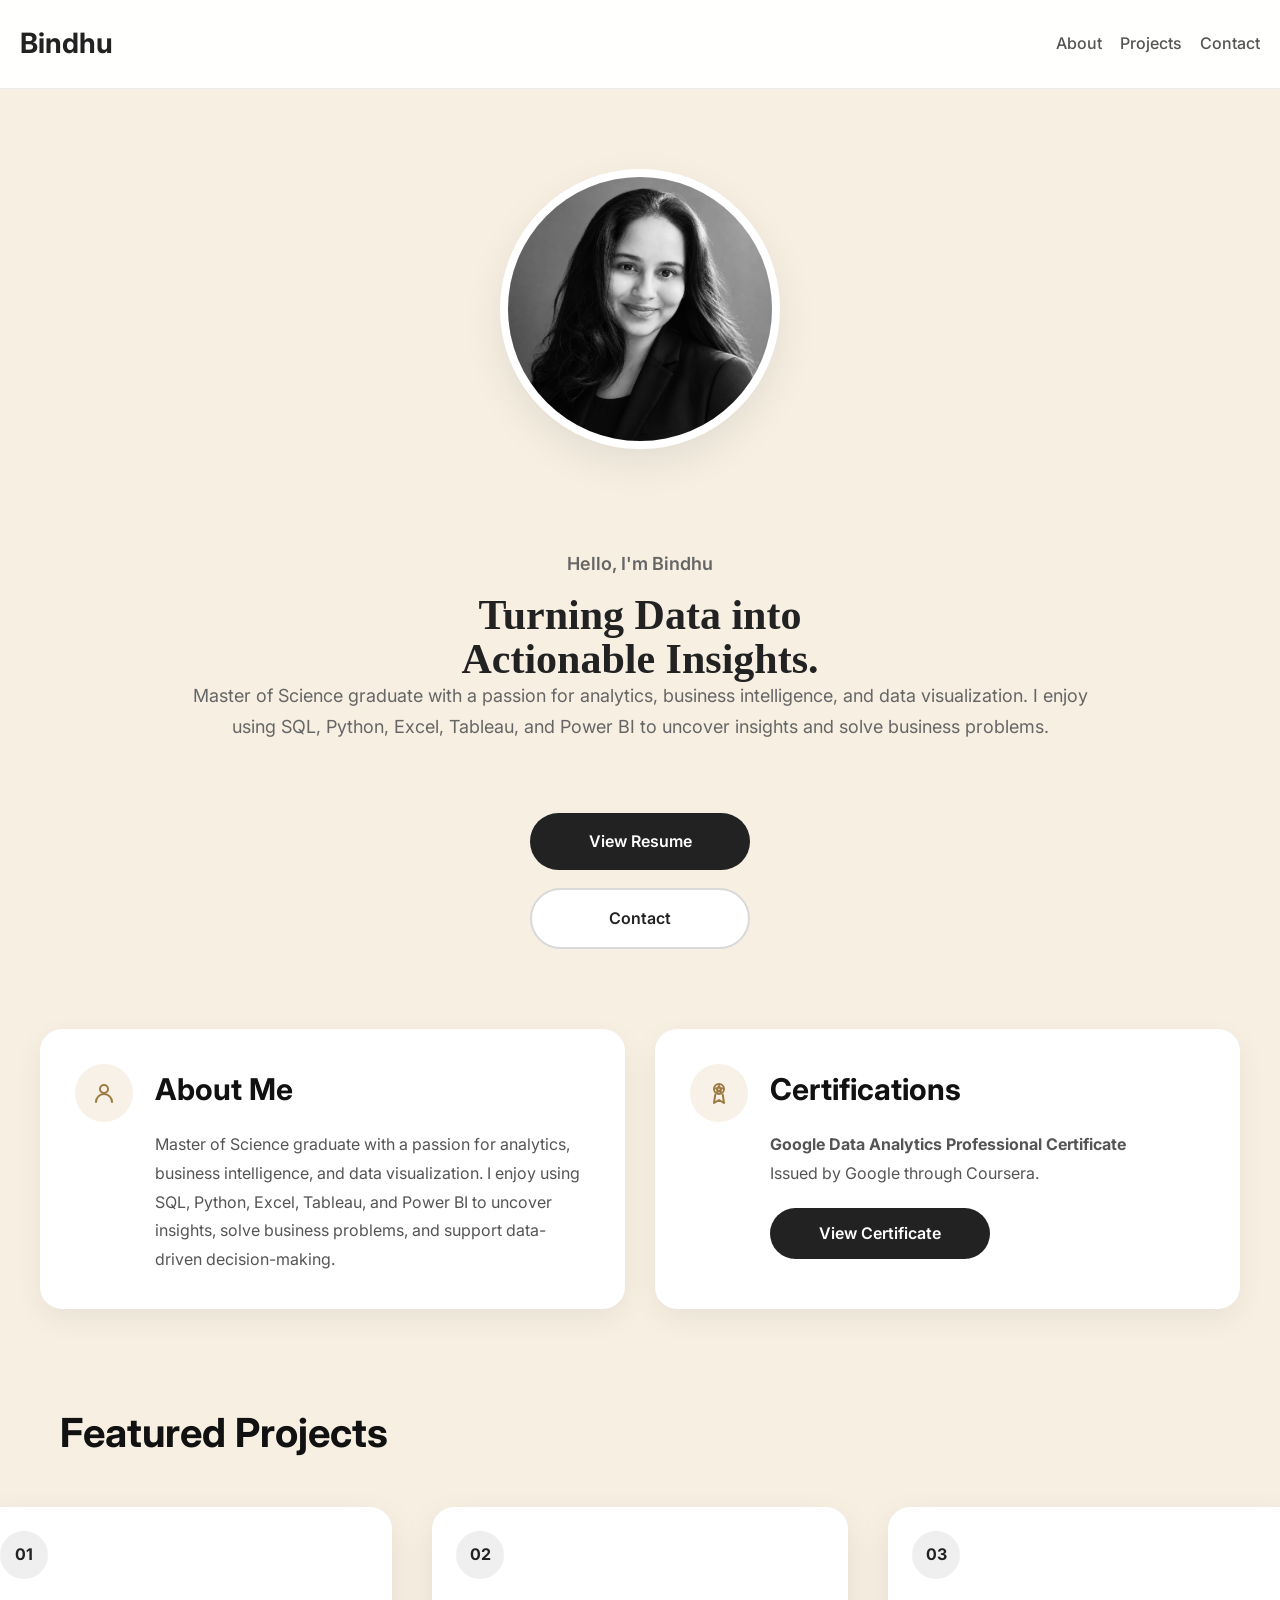
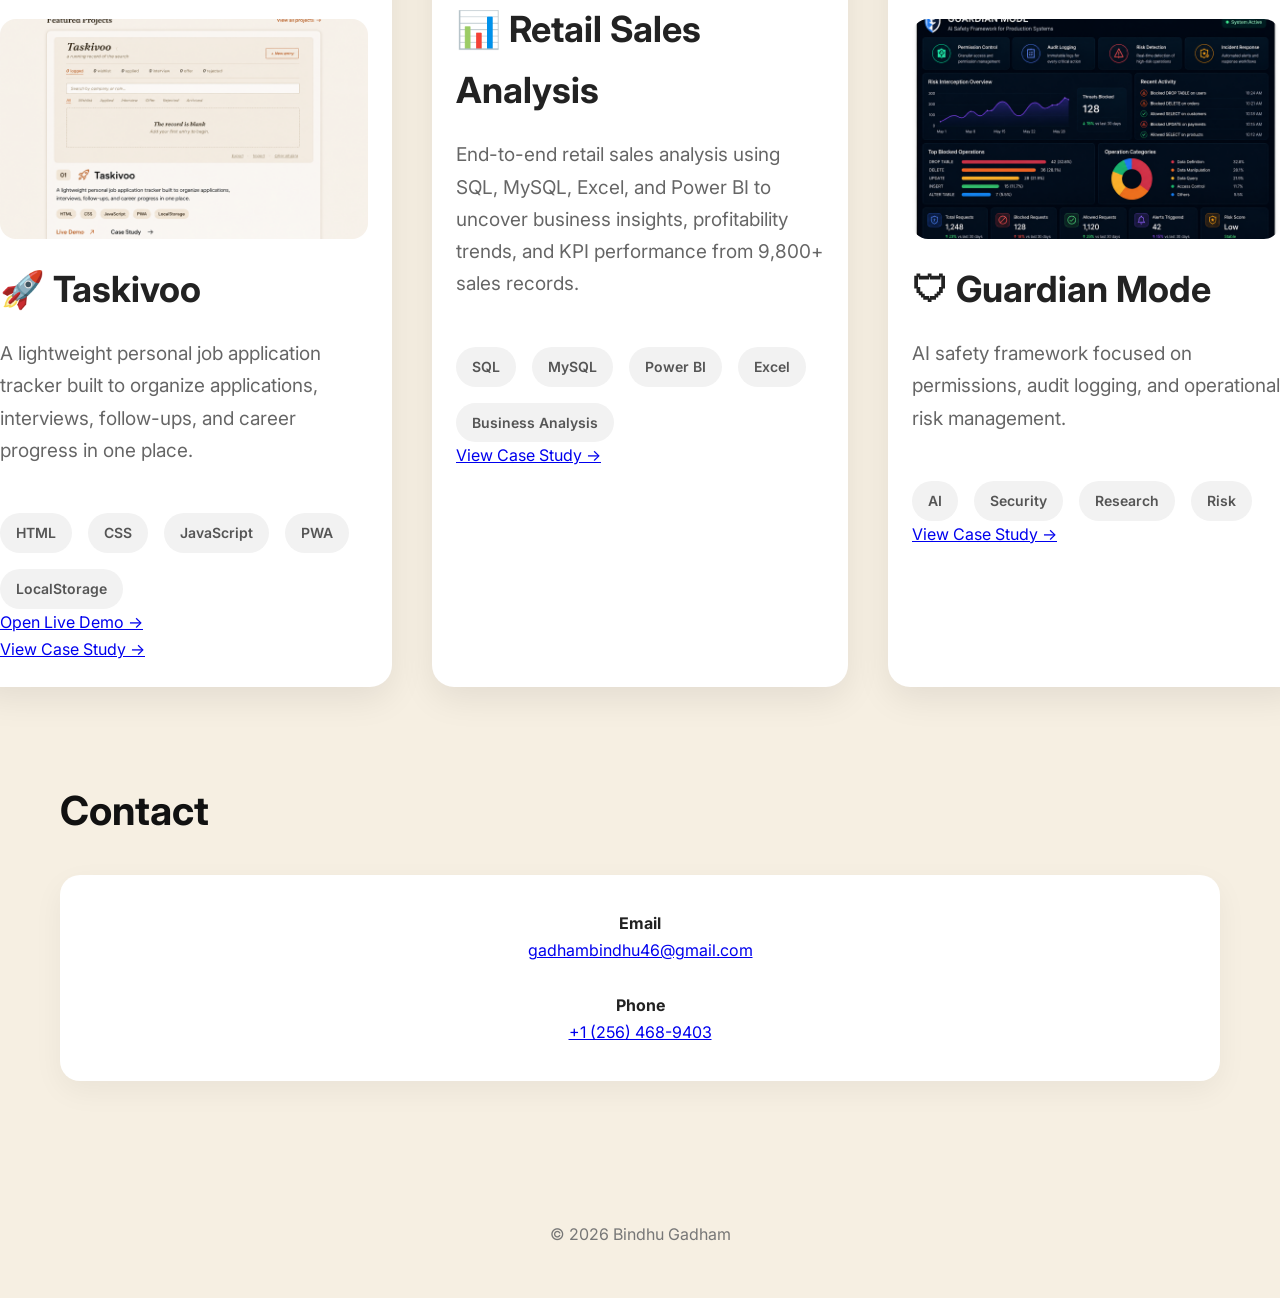
==== index.html @ 4ad6e378 "Update index.html" ====
<!DOCTYPE html>
<html lang="en">
<head>
    <meta charset="UTF-8">
    <meta name="viewport" content="width=device-width, initial-scale=1.0">
    <title>Bindhu Gadham | Portfolio</title>

    <link rel="stylesheet" href="style.css">

    <link rel="preconnect" href="https://fonts.googleapis.com">
    <link rel="preconnect" href="https://fonts.gstatic.com" crossorigin>

    <link href="https://fonts.googleapis.com/css2?family=Inter:wght@300;400;500;600;700&display=swap" rel="stylesheet">
</head>

<body>

<nav>
    <div class="logo">Bindhu</div>

    <ul>
        <li><a href="#about">About</a></li>
        <li><a href="#projects">Projects</a></li>
        <li><a href="#contact">Contact</a></li>
    </ul>
</nav>

<header class="hero">

    <div class="hero-image">
        <img src="images/profile.jpg" alt="Bindhu Gadham" class="profile-photo">
    </div>
    
 <div class="hero-content">
        
<p class="hero-greeting">Hello, I'm Bindhu</p>

<h1 class="hero-title">
Turning Data into<br>
Actionable Insights.
</h1>

<p class="hero-text">
Master of Science graduate with a passion for analytics, business intelligence, and data visualization. I enjoy using SQL, Python, Excel, Tableau, and Power BI to uncover insights and solve business problems.
</p>

        <div class="hero-buttons">

            <a href="#" class="btn primary">
                View Resume
            </a>

            <a href="#contact" class="btn secondary">
                Contact
            </a>

        </div>

    </div>

</header>
    
    
<div class="top-cards">

    <section id="about">

        <div class="card info-card">

            <div class="card-icon">
<svg xmlns="http://www.w3.org/2000/svg"
     width="24"
     height="24"
     viewBox="0 0 24 24"
     fill="none"
     stroke="#9d7a42"
     stroke-width="2"
     stroke-linecap="round"
     stroke-linejoin="round">
    <path d="M20 21a8 8 0 0 0-16 0"></path>
    <circle cx="12" cy="8" r="4"></circle>
</svg>
</div>

            <div class="card-content">
                <h3>About Me</h3>

                <p>
                    Master of Science graduate with a passion for analytics,
                    business intelligence, and data visualization. I enjoy using
                    SQL, Python, Excel, Tableau, and Power BI to uncover insights,
                    solve business problems, and support data-driven decision-making.
                </p>
            </div>

        </div>

    </section>

    <section id="certifications">

        <div class="card info-card">

           <div class="card-icon">
<svg xmlns="http://www.w3.org/2000/svg"
     width="24"
     height="24"
     viewBox="0 0 24 24"
     fill="none"
     stroke="#9d7a42"
     stroke-width="2"
     stroke-linecap="round"
     stroke-linejoin="round">
    <circle cx="12" cy="8" r="5"></circle>
    <path d="M8.2 13.8L7 22l5-3 5 3-1.2-8.2"></path>
    <path d="M12 5l1 2 2 .3-1.5 1.5.4 2.2L12 10l-1.9 1 .4-2.2L9 7.3 11 7z"></path>
</svg>
</div>

            <div class="card-content">

                <h3>Certifications</h3>

                <p>
                    <strong>Google Data Analytics Professional Certificate</strong><br>
                    Issued by Google through Coursera.
                </p>

                <a href="#" class="btn primary small-btn">
                    View Certificate
                </a>

            </div>

        </div>

    </section>

</div>

</div>
    
<section id="projects">

    <h3>Featured Projects</h3>

    <div class="projects">

        <div class="project-card">

    <div class="project-number">01</div>
            
<img
    src="images/taskivoo-thumbnail.png"
    alt="Taskivoo Preview"
    class="project-thumb">
            
    <h4>🚀 Taskivoo</h4>

    <p class="project-short">
        A lightweight personal job application tracker built to organize applications, interviews, follow-ups, and career progress in one place.
    </p>

   <div class="tech">

    <span>HTML</span>
    <span>CSS</span>
    <span>JavaScript</span>
    <span>PWA</span>
    <span>LocalStorage</span>

</div>
    <a href="https://tranquil-pasca-6081a1.netlify.app"
   target="_blank"
   class="demo">
   Open Live Demo →
</a>
<a href="taskivoo-case.html" class="project-btn">
    View Case Study →
</a>
</div>
        
        <div class="project-card">

            <div class="project-number">
                02
            </div>

            <h4>📊 Retail Sales Analysis</h4>

          <p>
End-to-end retail sales analysis using SQL, MySQL, Excel, and Power BI to uncover business insights, profitability trends, and KPI performance from 9,800+ sales records.
</p>

            <div class="tech">

    <span>SQL</span>
    <span>MySQL</span>
    <span>Power BI</span>
    <span>Excel</span>
    <span>Business Analysis</span>

</div>
<a href="retail-sales.html" class="project-btn">
    View Case Study →
</a>
        </div>

       <div class="project-card">

    <div class="project-number">03</div>

    <img
        src="images/guardian-thumbnail.png"
        alt="Guardian Mode Preview"
        class="project-thumb">

    <h4>🛡 Guardian Mode</h4>

    <p>
        AI safety framework focused on permissions,
        audit logging,
        and operational risk management.
    </p>

    <div class="tech">
        <span>AI</span>
        <span>Security</span>
        <span>Research</span>
        <span>Risk</span>
    </div>

    <div class="project-buttons">
        <a href="guardian.html" class="project-btn">
            View Case Study →
        </a>
    </div>

</div> <!-- closes Project 3 -->

</div>      <!-- closes .projects -->

</section>  <!-- closes #projects -->

<section id="contact">

    <h3>Contact</h3>

    <div class="card">

        <p><strong>Email</strong></p>

        <p>
            <a href="mailto:gadhambindhu46@gmail.com">
                gadhambindhu46@gmail.com
            </a>
        </p>

        <br>

        <p><strong>Phone</strong></p>

        <p>
            <a href="tel:+12564689403">
                +1 (256) 468-9403
            </a>
        </p>

    </div>

</section>

<footer>

    © 2026 Bindhu Gadham

</footer>

<script src="script.js"></script>

</body>
</html>
---- style.css ----
body{
    background:multi !important;
}

@import url('https://fonts.googleapis.com/css2?family=Inter:wght@300;400;500;600;700&display=swap');

*{
    margin:0;
    padding:0;
    box-sizing:border-box;
}

html{
    scroll-behavior:smooth;
}

body{
    font-family:'Inter',sans-serif;
    background:#f8f9fa;
    color:#222;
    line-height:1.7;
}

/* Navigation */

nav{
    width:100%;
    display:flex;
    justify-content:space-between;
    align-items:center;
    padding:25px 10%; 
    position:sticky;
    top:0;
    background:rgba(255,255,255,.95);
    backdrop-filter:blur(10px);
    z-index:100;
    border-bottom:1px solid #ececec;
}

.logo{
    font-size:28px;
    font-weight:700;
    color:#222;
}

nav ul{
    display:flex;
    gap:35px;
    list-style:none;
}

nav a{
    text-decoration:none;
    color:#555;
    font-weight:500;
    transition:.3s;
}

nav a:hover{
    color:#000;
}

/* Hero */

.hero{
    width:95%;
    max-width:1600px;
    margin:80px auto;
    display:flex;
    align-items:center;
    justify-content:space-between;
    gap:100px;
    padding:0;
}

.hero-image{
    flex:0.8;
    display:flex;
    justify-content:center;
}

.profile-photo{
    width:280px;
    height:280px;
    border-radius:50%;
    object-fit:cover;
    border:8px solid white;
    box-shadow:0 15px 40px rgba(0,0,0,.08);
}

.hero-content{
    flex:1;
    max-width:900px;
}
.hero-greeting{
    color:#b2874c;
    font-size:18px;
    font-weight:600;
    margin-bottom:12px;
}
.hero-greeting{
    color:#b1874d;
    font-size:18px;
    font-weight:600;
    margin-bottom:14px;
}

.hero-title{
    font-family:Georgia, serif;
    font-size:72px;
    line-height:1.05;
    font-weight:700;
    color:#222;
    margin-bottom:22px;
}
.hero h1{
    margin:0;
}

.hero h2{
    font-size:24px;
    color:#666;
    margin-bottom:25px;
    font-weight:500;
}
.hero-text{
    font-size:20px;
    color:#555;
    line-height:1.7;
    max-width:900px;
    margin-bottom:35px;
}

.hero p{
    font-size:18px;
    color:#666;
}
.hero-buttons{
    margin-top:35px;
    display:flex;
    gap:18px;
}

.btn{
    padding:15px 30px;
    border-radius:50px;
    text-decoration:none;
    font-weight:600;
    transition:.3s;
}

.primary{
    background:#222;
    color:white;
}

.primary:hover{
    background:#000;
}

.secondary{
    background:white;
    color:#222;
    border:2px solid #d9d9d9;
}

.secondary:hover{
    background:#f1f1f1;
}

/* Sections */

section{
    max-width:1200px;
    margin:90px auto;
    padding:0 40px;
}

section h3{
    font-size:40px;
    margin-bottom:30px;
    color:#111;
}

/* Cards */

.card{
    background:white;
    padding:35px;
    border-radius:20px;
    box-shadow:0 10px 30px rgba(0,0,0,.05);
}
.projects{
    width:100%;
    max-width:1400px;
    margin:40px auto;

    display:grid;
    grid-template-columns:repeat(3,416px);
    justify-content:center;

    gap:40px;
}
.project-card{
    width:416px;
    min-height:430px;

    background:#fff;
    border-radius:22px;
    padding:24px;

    display:flex;
    flex-direction:column;

     overflow:hidden;

    box-shadow:0 12px 35px rgba(0,0,0,.08);
    transition:.3s;
}

.project-card:hover{
    transform:translateY(-6px);
    box-shadow:0 18px 35px rgba(0,0,0,.10);
}
.project-card h4{
    font-size:22px;
    font-weight:700;
    margin-bottom:18px;
}

.project-card p{
    font-size:19px;
    line-height:1.7;
    color:#555;
    margin-bottom:20px;
}

.project-thumb{
    width:100%;
    height:220px;
    object-fit:cover;
    border-radius:16px;
    margin:20px 0;
}


.project-number{
    width:48px;
    height:48px;
    border-radius:50%;
    background:#efefef;
    display:flex;
    align-items:center;
    justify-content:center;
    font-weight:700;
    margin-bottom:20px;
}

.project-card h4{
    font-size:36px;
    margin-bottom:18px;
    font-weight:700;
}

.project-card p{
    color:#666;
}

.tech{
    display:flex;
    flex-wrap:wrap;
    gap:10px;
    margin-top:20px;
}

.tech span{
    display:inline-block;
    background:#f2f2f2;
    color:#555;
    padding:8px 16px;
    border-radius:999px;
    font-size:14px;
    font-weight:600;
    margin:6px 6px 0 0;
}

/* Contact */

#contact .card{
    text-align:center;
}

/* Footer */

footer{
    text-align:center;
    padding:50px;
    color:#777;
}
.projects{
    width:100%;
    max-width:1400px;
    margin:40px auto;

    display:grid;
    grid-template-columns:repeat(3,416px);

    justify-content:center;

    gap:40px;
}
/* Mobile */

@media(max-width:900px){

.projects{
    grid-template-columns:1fr;
}

}

.hero{
    flex-direction:column;
    text-align:center;
}

.hero-content{
    display:flex;
    flex-direction:column;
    align-items:center;
}

.hero h1{
    font-size:42px;
}

.hero h2{
    font-size:20px;
}

.hero-buttons{
    flex-direction:column;
}

.btn{
    width:220px;
    text-align:center;
}

nav{
    padding:20px;
}

nav ul{
    gap:18px;
}

section{
    padding:0 20px;
}    
}

/* ===========================
   RETAIL SALES CASE STUDY
=========================== */

.site-nav{
    position:sticky;
    top:0;
    background:#f6efe2;
    border-bottom:1px solid #ddd2bd;
    z-index:100;
}

.wrap{
    width:min(1500px,92%);
    margin:auto;
}

.site-nav .wrap{
    display:flex;
    justify-content:space-between;
    align-items:center;
    height:80px;
}

.brand{
    font-family:'Fraunces',serif;
    font-size:34px;
    font-style:italic;
    font-weight:600;
    color:#2d241c;
}

.links{
    display:flex;
    gap:35px;
}

.links a{
    text-decoration:none;
    color:#6f5d47;
    font-weight:500;
    font-size:18px;
}

.links a:hover{
    color:#000;
}

.cs-header{
    padding:70px 0 50px;
    border-bottom:1px solid #d9ccb8;
}

/* ---------- Taskivoo Hero ---------- */

.project-meta{
    display:flex;
    align-items:center;
    gap:10px;
    margin-bottom:24px;
}

.eyebrow{
    font-size:12px;
    text-transform:uppercase;
    letter-spacing:.12em;
    color:#8b7d68;
}

.dot{
    color:#b89f82;
}

.hero-summary{
    font-size:30px;
    line-height:1.6;
    color:#6f5d47;
    max-width:900px;
    margin-top:20px;
}

.project-tags{
    display:flex;
    flex-wrap:wrap;
    gap:12px;
    margin-top:40px;
}

.project-tags span{
    padding:10px 18px;
    border:1px solid #d8c9b4;
    border-radius:999px;
    background:#f8f2e8;
    color:#6b543b;
    font-size:15px;
    font-weight:500;
}

.cs-header h1{
    font-family:'Fraunces',serif;
    font-size:72px;
    line-height:1.05;
    font-style:italic;
    color:#2c241b;
    margin-bottom:25px;
}


.cs-body{
    padding:60px 0;
}

.cs-body h2{
    font-family:'Fraunces',serif;
    font-style:italic;
    font-size:54px;
    margin-top:80px;
    margin-bottom:25px;
    color:#2c241b;
}

.cs-body p{
    font-size:24px;
    line-height:1.9;
    color:#333;
    margin-bottom:25px;
}

.kpi-row{
    display:grid;
    grid-template-columns:repeat(5,1fr);
    gap:30px;
    margin:60px 0;
    text-align:left;
}
.kpi .n{
    display:block;
    font-size:68px;
    line-height:1;
    font-family:'Fraunces',serif;
    color:#b55d28;
    font-style:italic;
}
.kpi .l{
    color:#777;
    font-size:22px;
}

.callout{
    background:#f3ead9;
    border:1px solid #d7c7ad;
    border-radius:12px;
    padding:35px;
    font-size:21px;
    line-height:1.8;
    margin:50px 0;
}

.figure{
    margin:70px 0;
}

.figure img{
    width:100%;
    border:1px solid #d8c9b4;
    border-radius:12px;
}

.cap{
    margin-top:18px;
    color:#8c7558;
    font-style:italic;
    font-size:22px;
    line-height:1.6;
}

.stack-list{
    display:flex;
    flex-wrap:wrap;
    gap:14px;
    margin-top:25px;
}

.stack-pill{
    border:1px solid #ceb58d;
    border-radius:999px;
    padding:10px 22px;
    background:#f7f0e3;
    color:#6b543b;
    font-size:18px;
}

.back-link{
    display:inline-block;
    margin:80px 0;
    font-size:20px;
    color:#5b4025;
    text-decoration:none;
}

.back-link:hover{
    text-decoration:underline;
}

.site-footer{
    border-top:1px solid #d9ccb8;
    padding:45px 0;
    color:#6d5b48;
    text-align:center;
    background:#f6efe2;
}

body{
    background:#f6efe2;
}

@media(max-width:900px){

.cs-header h1{
    font-size:46px;
}

    .projects{
    grid-template-columns:1fr;
}
.sub{
    font-size:22px;
}

.cs-body h2{
    font-size:38px;
}

.cs-body p{
    font-size:18px;
}

.kpi .n{
    font-size:42px;
}

.brand{
    font-size:24px;
}

.links{
    gap:15px;
}

}
.case-study-section {
    margin-top: 80px;
}

.case-study-section h2 {
    font-size: 2rem;
    margin-bottom: 20px;
}

.case-study-section p {
    max-width: 760px;
    line-height: 1.8;
    color: #5f5349;
    margin-bottom: 20px;
}
/* ==========================================
   TASKIVOO CASE STUDY - FEATURE SECTIONS
========================================== */

.project-section{
    width:100%;
    max-width:900px;
    margin:90px auto;
}

.section-title{
    font-family:'Fraunces',serif;
    font-size:54px;
    font-style:italic;
    color:#2c241b;
    margin-bottom:28px;
}

.section-text{
    max-width:none;
    font-size:24px;
    line-height:1.9;
    color:#5f5349;
    margin-bottom:28px;
}

.feature-list{
    display:flex;
    flex-direction:column;
    gap:60px;
    margin-top:45px;
}

.feature-item{
    padding-bottom:45px;
    border-bottom:1px solid #d9ccb8;
}

.feature-item:last-child{
    border-bottom:none;
}

.feature-item h3{
    font-family:'Fraunces',serif;
    font-size:36px;
    font-style:italic;
    color:#2c241b;
    margin-bottom:18px;
}

.feature-item p{
    max-width:900px;
    font-size:22px;
    line-height:1.8;
    color:#5f5349;
}

@media(max-width:900px){

    .section-title{
        font-size:38px;
    }

    .section-text{
        font-size:18px;
    }

    .feature-item h3{
        font-size:26px;
    }

    .feature-item p{
        font-size:18px;
    }

}  
/* ===================================
   ABOUT & CERTIFICATION LAYOUT
=================================== */

.top-cards{
    width:95%;
    max-width:1400px;
    margin:40px auto 70px;
    display:grid;
    grid-template-columns:repeat(2, minmax(0,1fr));
    gap:30px;
}

#about,
#certifications{
    margin:0;
    padding:0;
    max-width:none;
}

#about .card,
#certifications .card{
    height:100%;
    padding:35px;
    border-radius:22px;
    background:#fff;
    box-shadow:0 10px 30px rgba(0,0,0,.06);
}

@media(max-width:900px){

    .top-cards{
        grid-template-columns:1fr;
    }

}
/* ---------- About & Certifications ---------- */

.top-cards{
    max-width:1200px;
    margin:40px auto 70px;
    display:grid;
    grid-template-columns:1fr 1fr;
    gap:30px;
}

.info-card{
    width:100%;
    display:flex;
    align-items:flex-start;
    gap:22px;
    padding:32px;
    min-height:180px;
    background:#fff;
    border-radius:20px;
}

.card-icon{
    width:58px;
    height:58px;
    border-radius:50%;
    background:#f7f1e7;
    display:flex;
    justify-content:center;
    align-items:center;
    flex-shrink:0;
}
.card-content{
    flex:1;
    width:100%;
}
.card-content h3{
    font-size:30px;
    margin-bottom:15px;
}

.card-content p{
    color:#555;
    line-height:1.8;
}

.small-btn{
    display:inline-block;
    margin-top:20px;
    padding:12px 24px;
}

@media(max-width:900px){

    .top-cards{
        grid-template-columns:1fr;
    }

}
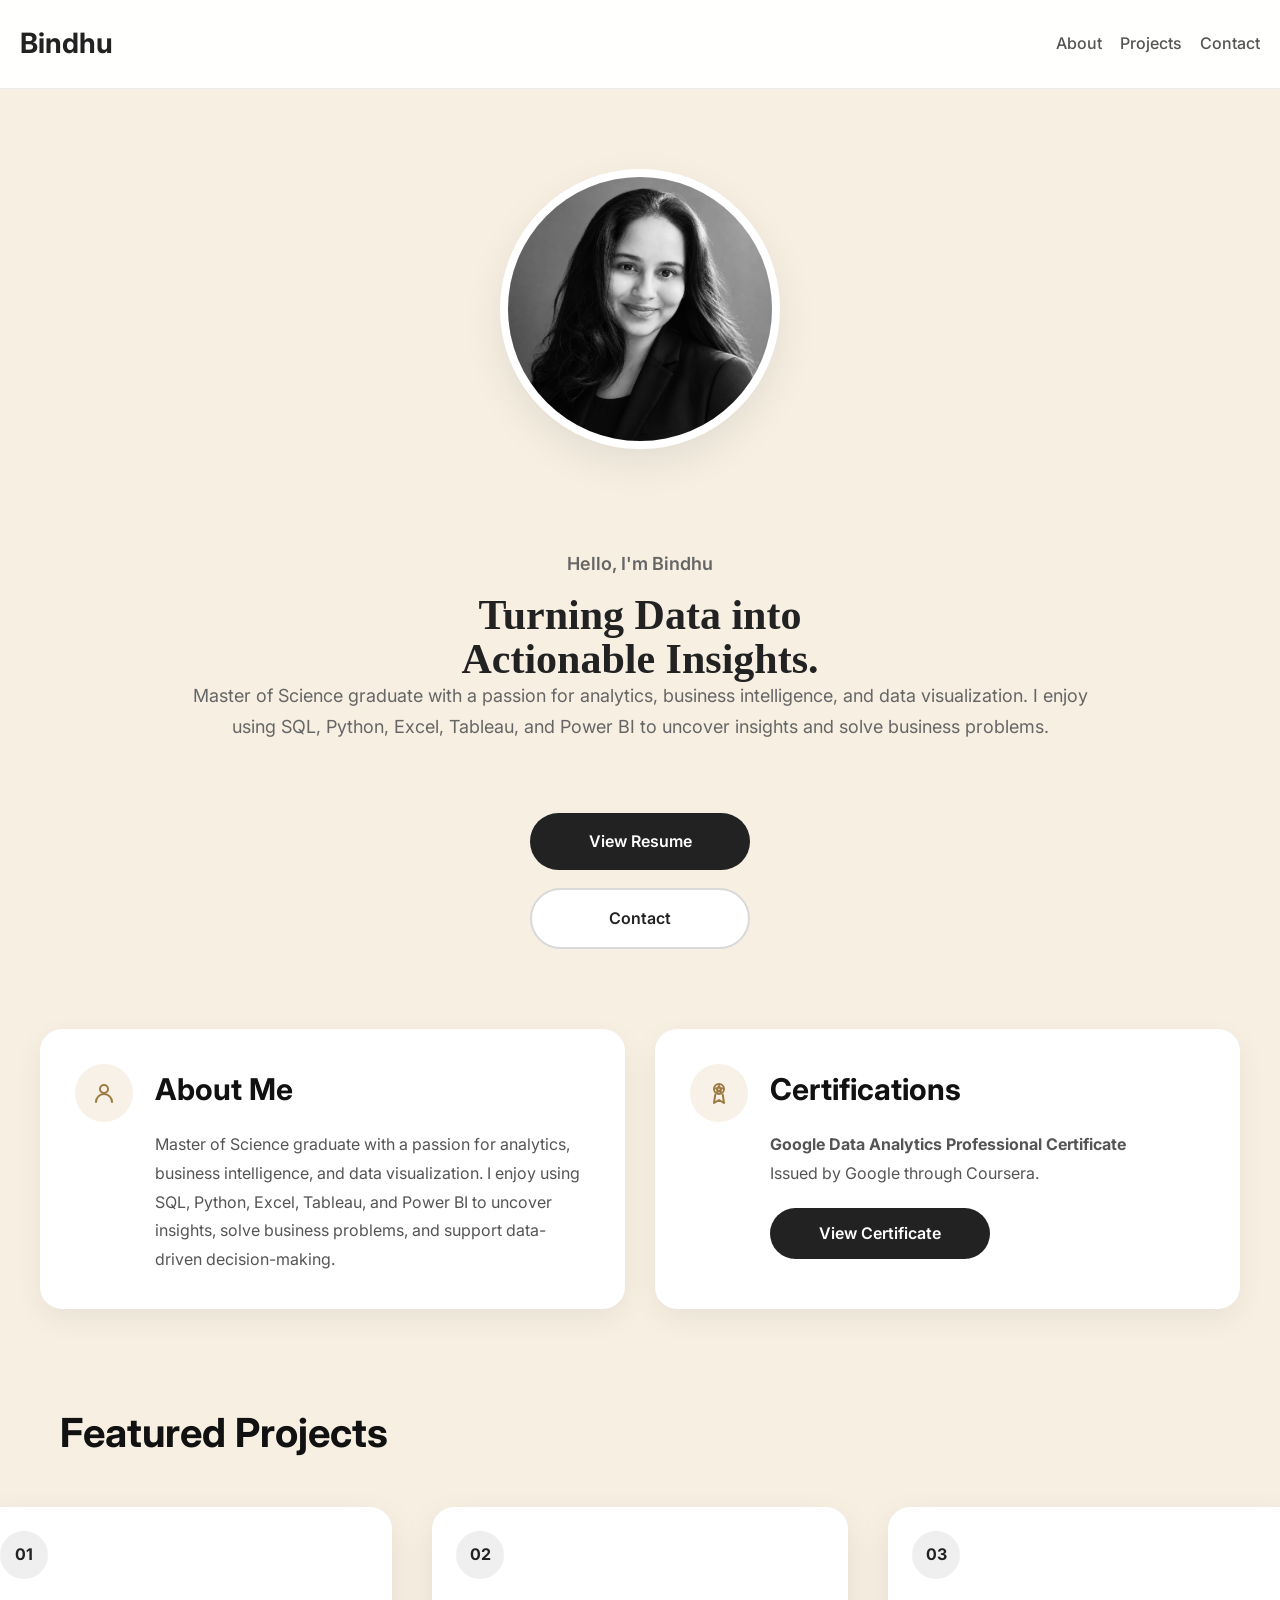
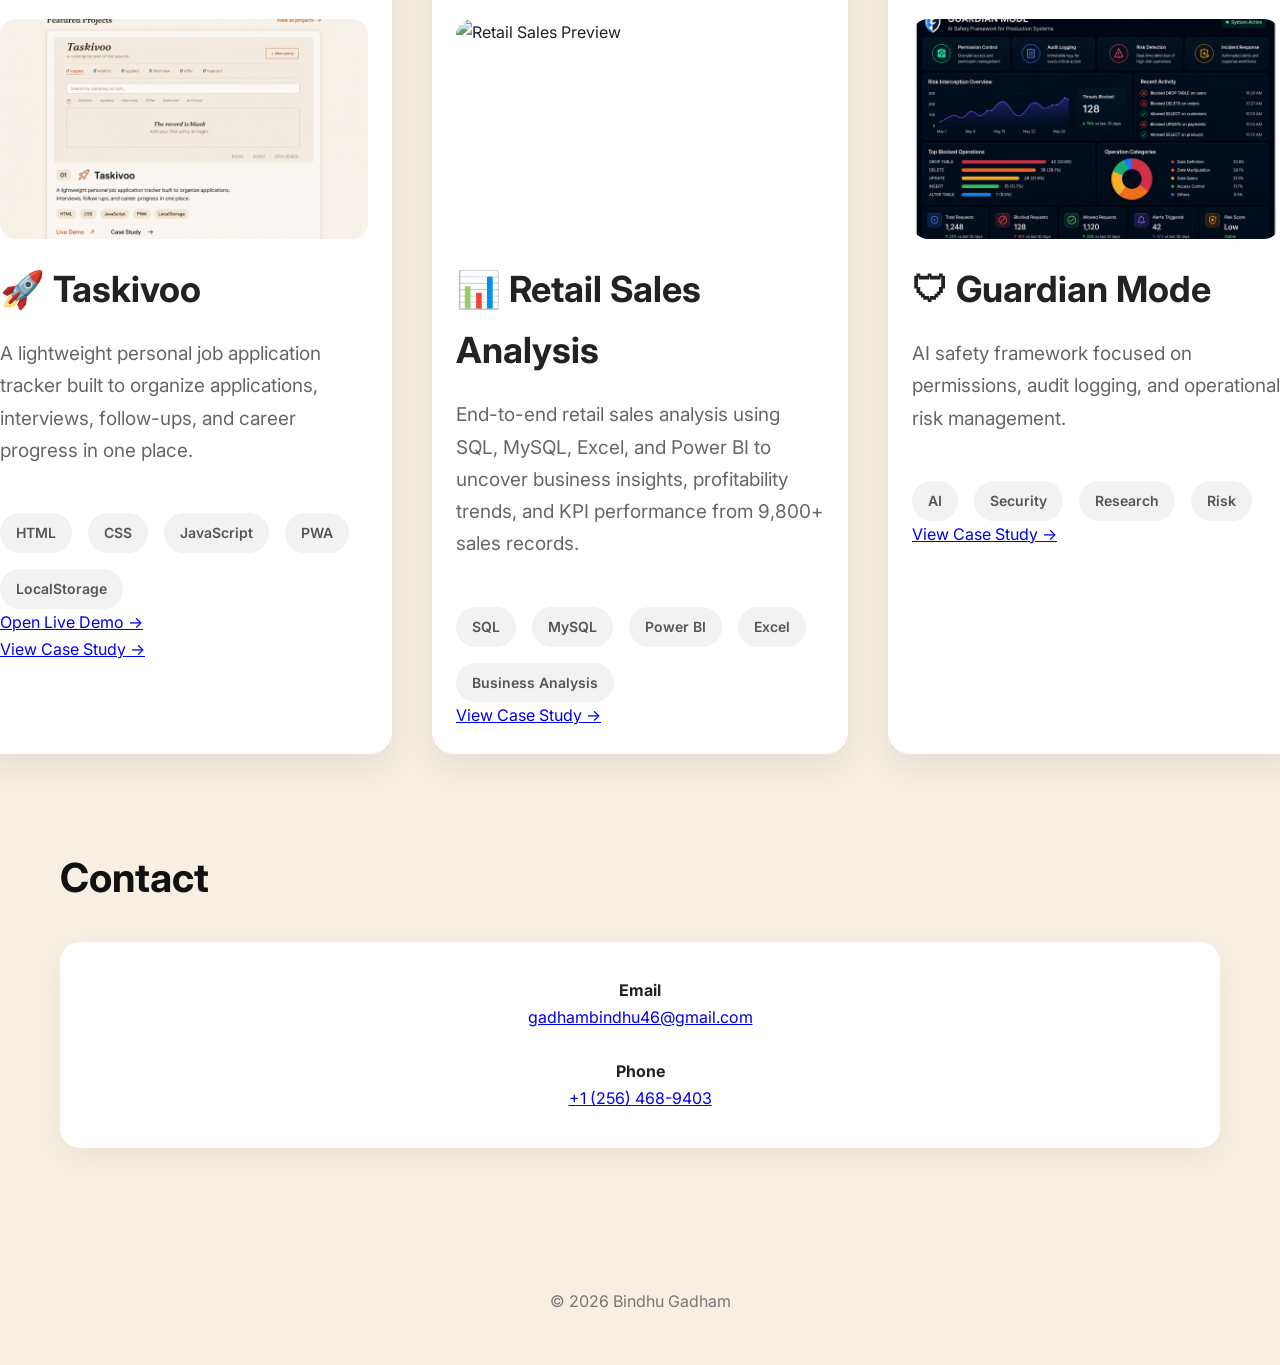
==== commit 1f6096fe: "Update index.html" ====
--- a/index.html
+++ b/index.html
@@ -180,31 +180,36 @@
 </a>
 </div>
         
-        <div class="project-card">
-
-            <div class="project-number">
-                02
-            </div>
-
-            <h4>📊 Retail Sales Analysis</h4>
-
-          <p>
-End-to-end retail sales analysis using SQL, MySQL, Excel, and Power BI to uncover business insights, profitability trends, and KPI performance from 9,800+ sales records.
-</p>
-
-            <div class="tech">
-
-    <span>SQL</span>
-    <span>MySQL</span>
-    <span>Power BI</span>
-    <span>Excel</span>
-    <span>Business Analysis</span>
-
-</div>
-<a href="retail-sales.html" class="project-btn">
-    View Case Study →
-</a>
-        </div>
+       <div class="project-card">
+
+    <div class="project-number">02</div>
+
+    <img
+        src="images/retail-sales-thumbnail.png"
+        alt="Retail Sales Preview"
+        class="project-thumb">
+
+    <h4>📊 Retail Sales Analysis</h4>
+
+    <p>
+        End-to-end retail sales analysis using SQL, MySQL, Excel, and Power BI to uncover business insights, profitability trends, and KPI performance from 9,800+ sales records.
+    </p>
+
+    <div class="tech">
+        <span>SQL</span>
+        <span>MySQL</span>
+        <span>Power BI</span>
+        <span>Excel</span>
+        <span>Business Analysis</span>
+    </div>
+
+    <div class="project-buttons">
+        <a href="retail-sales.html" class="project-btn">
+            View Case Study →
+        </a>
+    </div>
+
+</div>
 
        <div class="project-card">
 
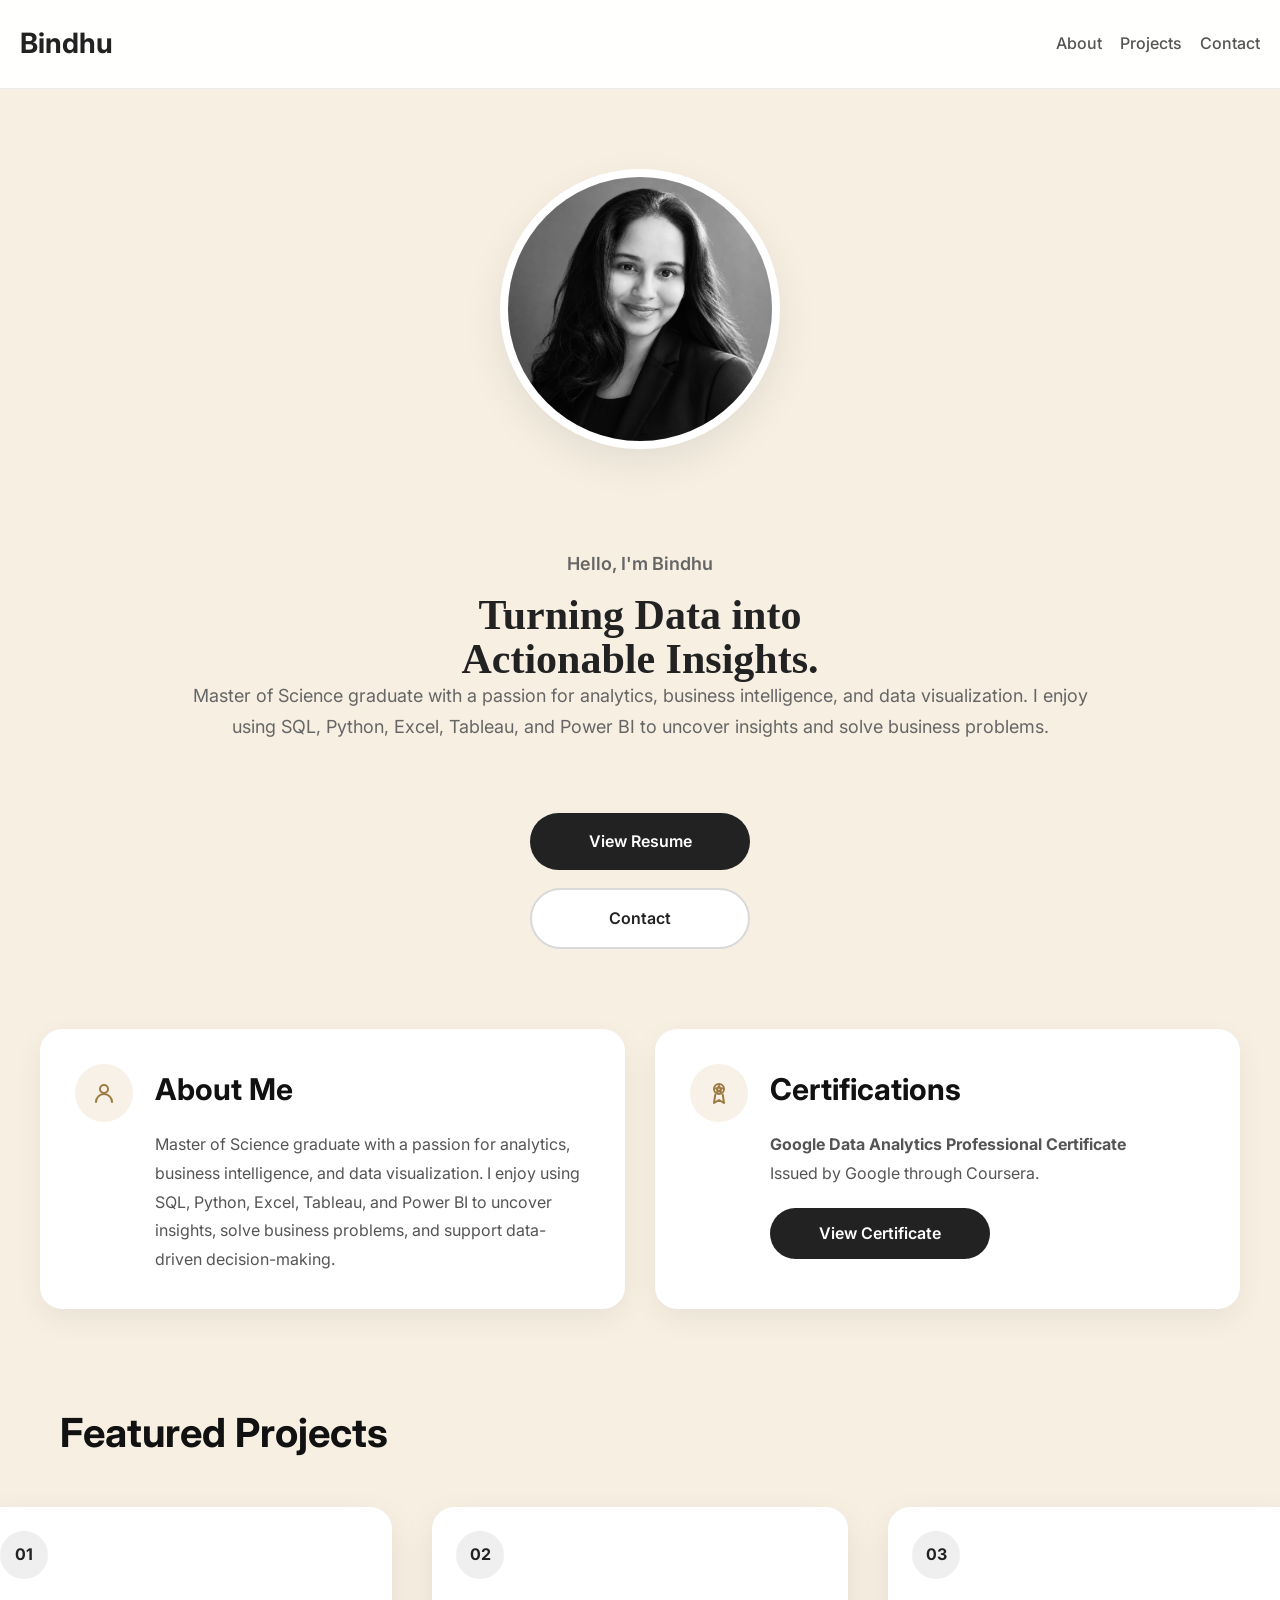
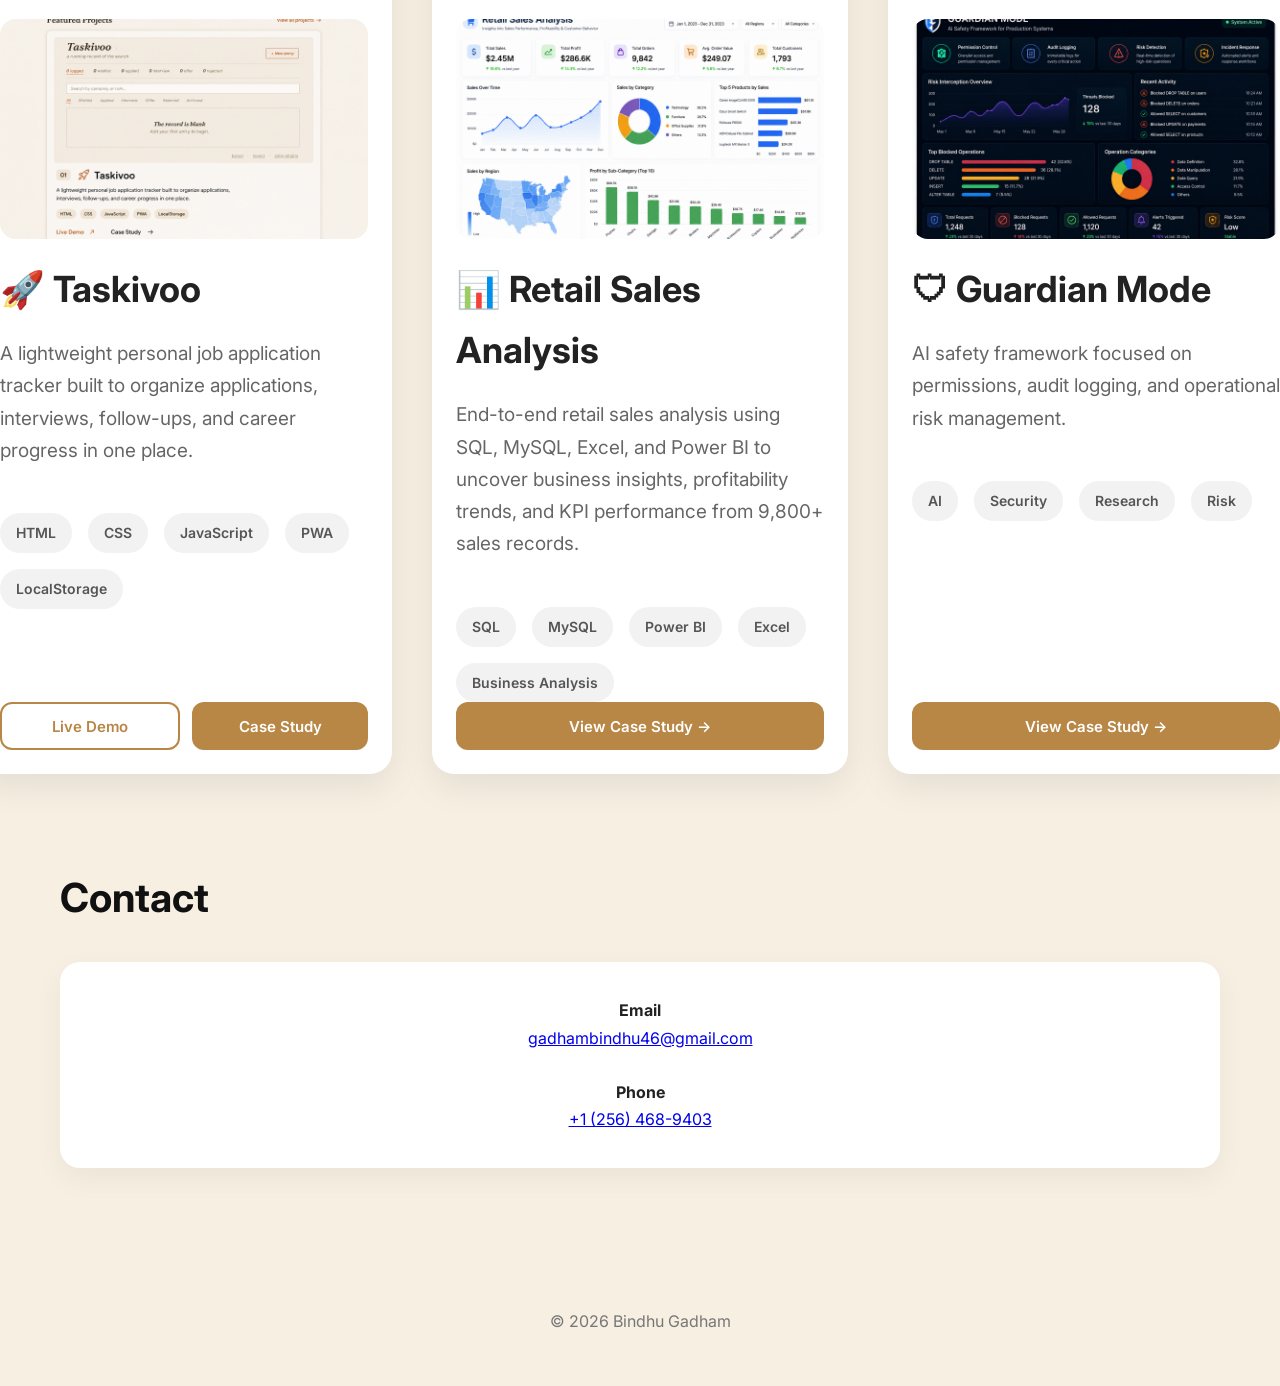
==== commit a4ac18aa: "Update index.html" ====
--- a/index.html
+++ b/index.html
@@ -170,15 +170,22 @@
     <span>LocalStorage</span>
 
 </div>
+            
+<div class="project-buttons">
     <a href="https://tranquil-pasca-6081a1.netlify.app"
-   target="_blank"
-   class="demo">
-   Open Live Demo →
-</a>
-<a href="taskivoo-case.html" class="project-btn">
-    View Case Study →
-</a>
-</div>
+       target="_blank"
+       class="demo">
+        Live Demo
+    </a>
+
+    <a href="taskivoo-case.html"
+       class="project-btn">
+        Case Study
+    </a>
+
+</div>
+            
+</div> <!-- closes project-card -->
         
        <div class="project-card">
 
--- a/style.css
+++ b/style.css
@@ -242,7 +242,47 @@
     border-radius:16px;
     margin:20px 0;
 }
-
+.project-buttons{
+    display:flex;
+    gap:12px;
+    margin-top:auto;
+}
+
+.demo,
+.project-btn{
+    flex:1;
+    display:flex;
+    align-items:center;
+    justify-content:center;
+
+    height:48px;
+
+    border-radius:12px;
+    font-size:15px;
+    font-weight:600;
+    text-decoration:none;
+
+    transition:.3s;
+}
+
+.demo{
+    background:#ffffff;
+    border:2px solid #b88746;
+    color:#b88746;
+}
+
+.demo:hover{
+    background:#f7efe3;
+}
+
+.project-btn{
+    background:#b88746;
+    color:#fff;
+}
+
+.project-btn:hover{
+    background:#9c6e34;
+}
 
 .project-number{
     width:48px;
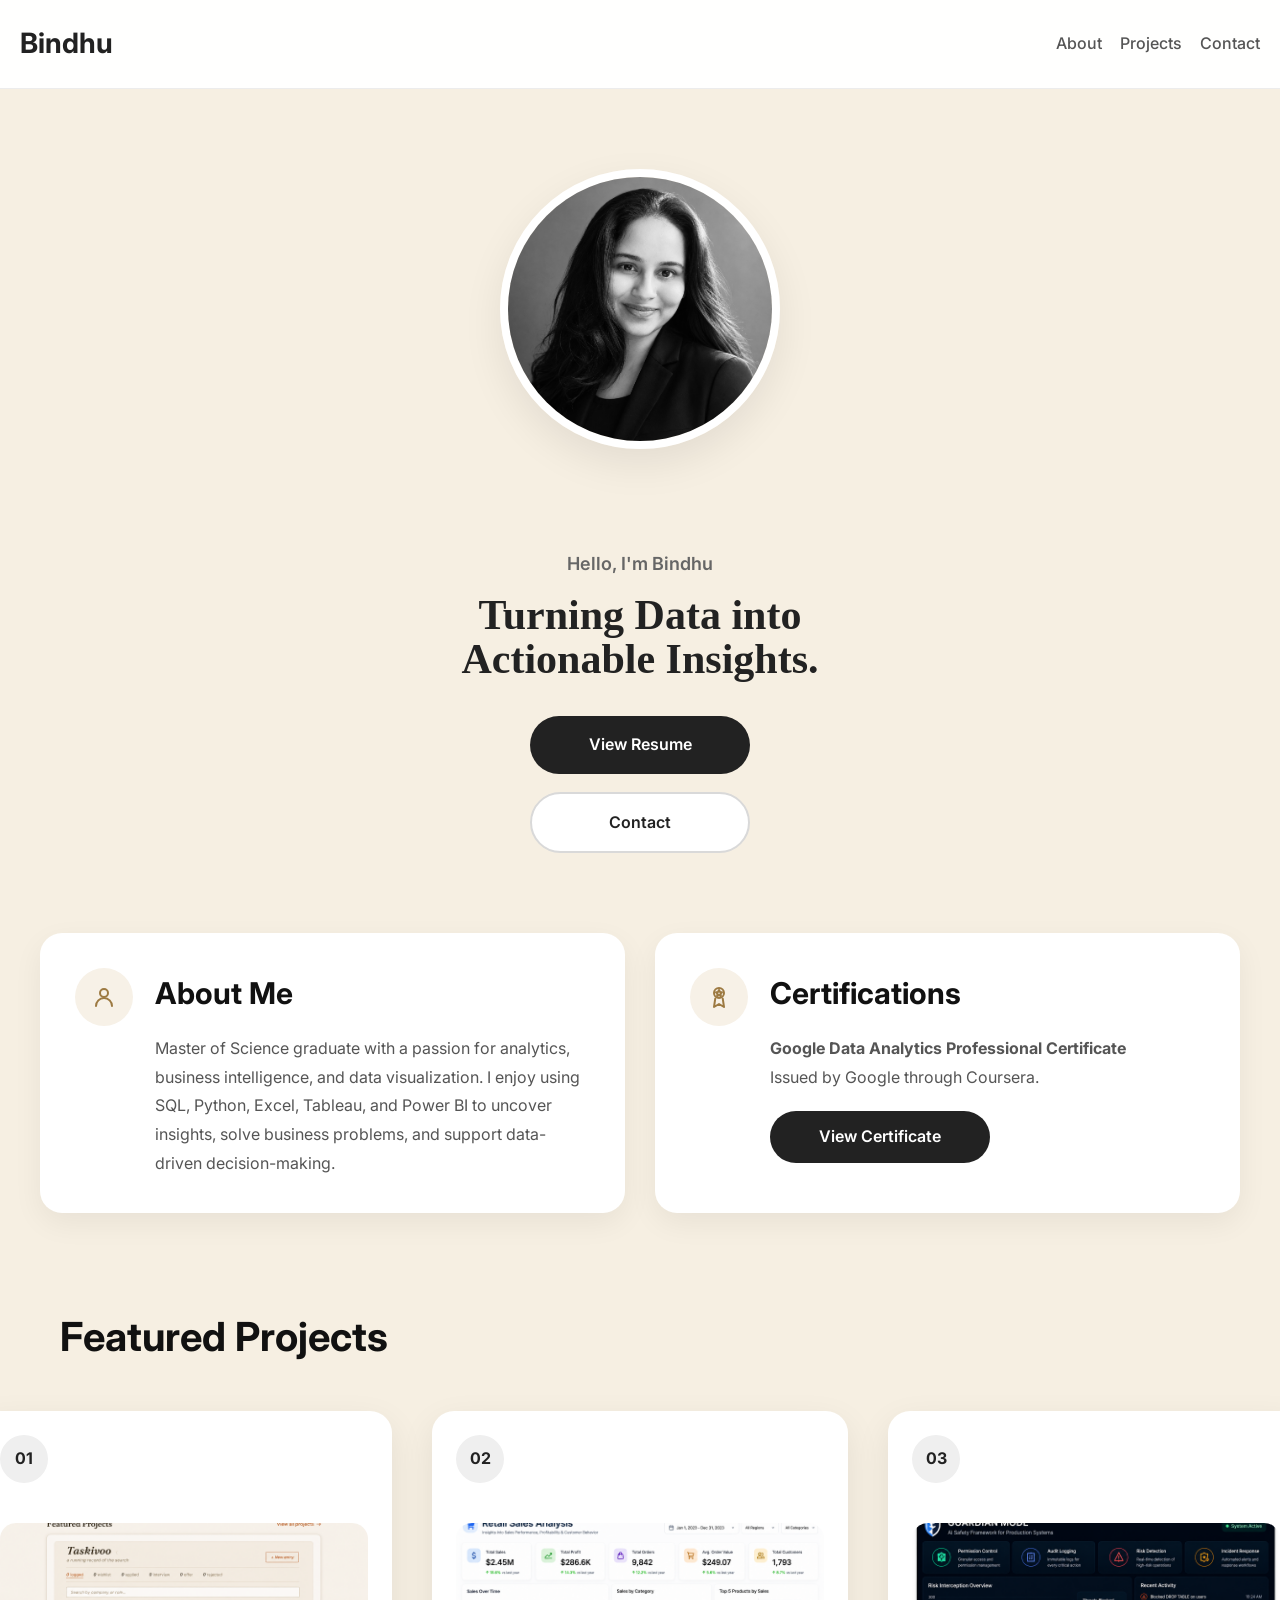
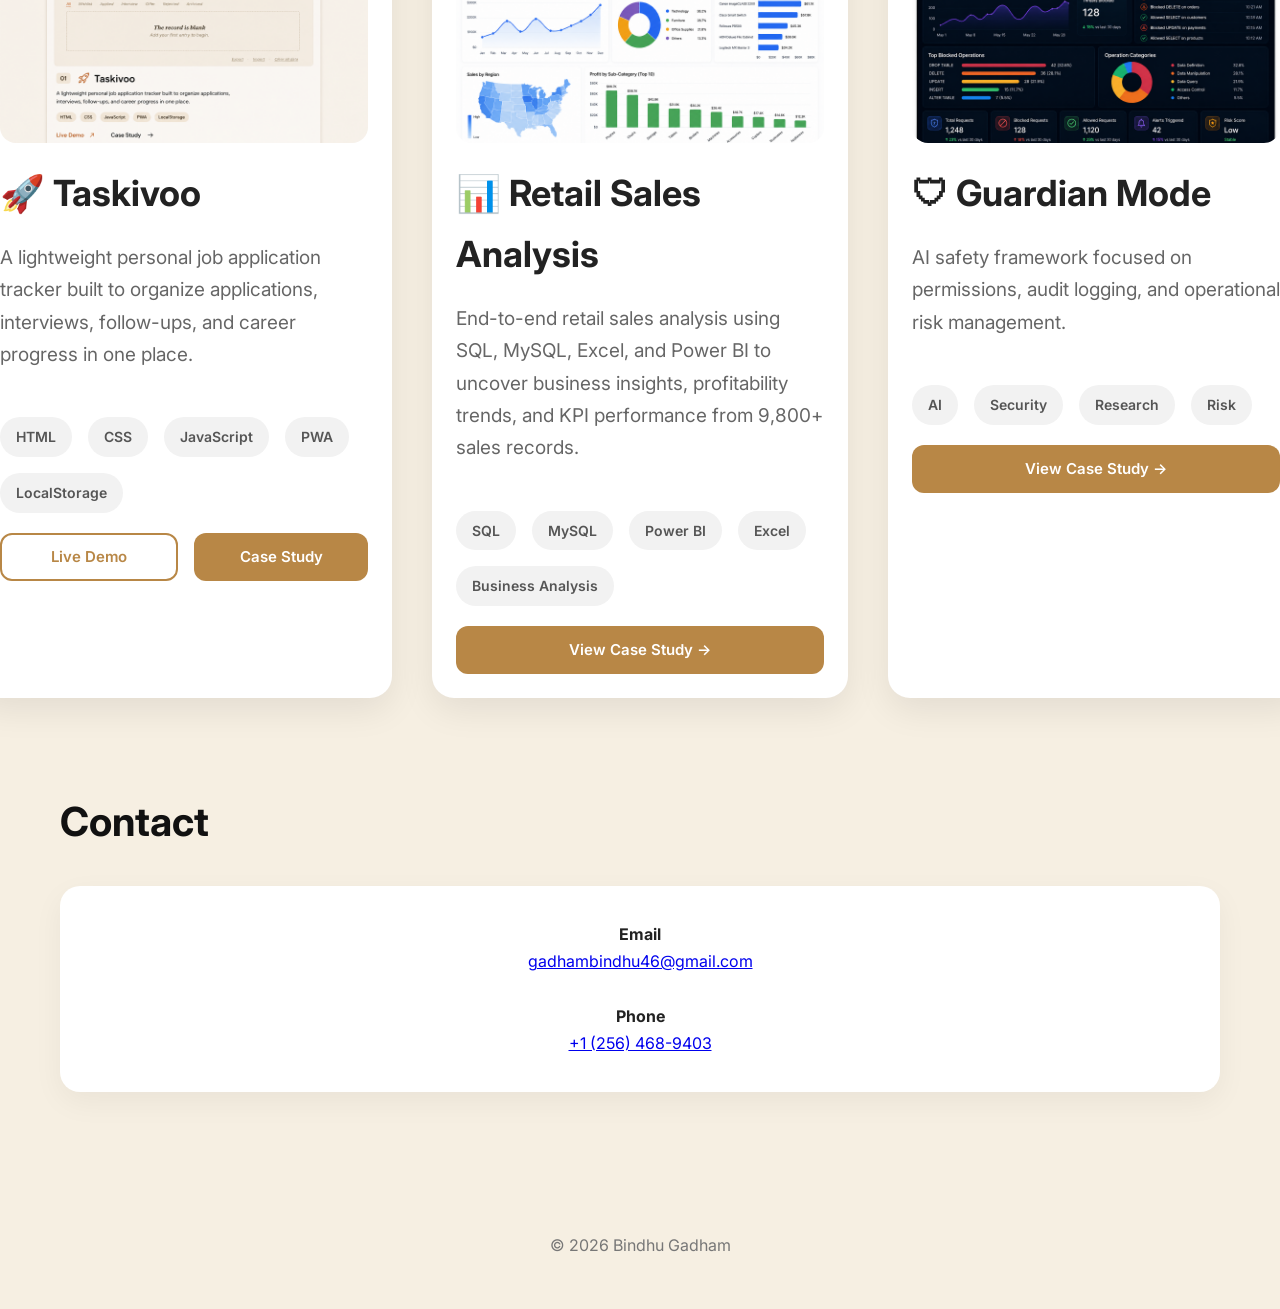
==== commit 6c6164bc: "Update index.html" ====
--- a/index.html
+++ b/index.html
@@ -40,9 +40,6 @@
 Actionable Insights.
 </h1>
 
-<p class="hero-text">
-Master of Science graduate with a passion for analytics, business intelligence, and data visualization. I enjoy using SQL, Python, Excel, Tableau, and Power BI to uncover insights and solve business problems.
-</p>
 
         <div class="hero-buttons">
 
--- a/style.css
+++ b/style.css
@@ -1,6 +1,4 @@
-body{
-    background:multi !important;
-}
+
 
 @import url('https://fonts.googleapis.com/css2?family=Inter:wght@300;400;500;600;700&display=swap');
 
@@ -413,7 +411,7 @@
 }
 
 .wrap{
-    width:min(1500px,92%);
+    width:min(1200px,92%);
     margin:auto;
 }
 
@@ -461,7 +459,13 @@
     gap:10px;
     margin-bottom:24px;
 }
-
+.tag{
+    font-size:13px;
+    text-transform:uppercase;
+    letter-spacing:.12em;
+    color:#8b7d68;
+    margin-bottom:20px;
+}
 .eyebrow{
     font-size:12px;
     text-transform:uppercase;
@@ -669,59 +673,6 @@
    TASKIVOO CASE STUDY - FEATURE SECTIONS
 ========================================== */
 
-.project-section{
-    width:100%;
-    max-width:900px;
-    margin:90px auto;
-}
-
-.section-title{
-    font-family:'Fraunces',serif;
-    font-size:54px;
-    font-style:italic;
-    color:#2c241b;
-    margin-bottom:28px;
-}
-
-.section-text{
-    max-width:none;
-    font-size:24px;
-    line-height:1.9;
-    color:#5f5349;
-    margin-bottom:28px;
-}
-
-.feature-list{
-    display:flex;
-    flex-direction:column;
-    gap:60px;
-    margin-top:45px;
-}
-
-.feature-item{
-    padding-bottom:45px;
-    border-bottom:1px solid #d9ccb8;
-}
-
-.feature-item:last-child{
-    border-bottom:none;
-}
-
-.feature-item h3{
-    font-family:'Fraunces',serif;
-    font-size:36px;
-    font-style:italic;
-    color:#2c241b;
-    margin-bottom:18px;
-}
-
-.feature-item p{
-    max-width:900px;
-    font-size:22px;
-    line-height:1.8;
-    color:#5f5349;
-}
-
 @media(max-width:900px){
 
     .section-title{
@@ -835,3 +786,62 @@
     }
 
 }
+/* ---------- Taskivoo Case Study ---------- */
+
+.cs-header{
+    width:min(1200px,92%);
+    margin:80px auto 60px;
+}
+
+.cs-body{
+    width:min(1200px,92%);
+    margin:0 auto;
+}
+
+.cs-body h2,
+.cs-body p,
+.stack-list,
+.callout,
+.project-links,
+.back-link{
+    max-width:900px;
+}
+
+.cs-body iframe{
+    width:100%;
+    max-width:900px;
+    display:block;
+    margin:40px 0;
+    border-radius:16px;
+}
+
+.project-links{
+    display:flex;
+    gap:18px;
+    margin:25px 0 80px;
+}
+
+.project-links .btn{
+    width:auto;
+}
+
+.project-buttons{
+    display:flex;
+    justify-content:center;
+    gap:16px;
+    margin-top:20px;
+}
+
+.section-text{
+    line-height:2;
+}
+
+.feature-item{
+    padding:40px 0;
+    border-bottom:1px solid #d9ccb8;
+}
+.hero-summary,
+.section-text{
+    max-width:900px;
+    line-height:1.9;
+}
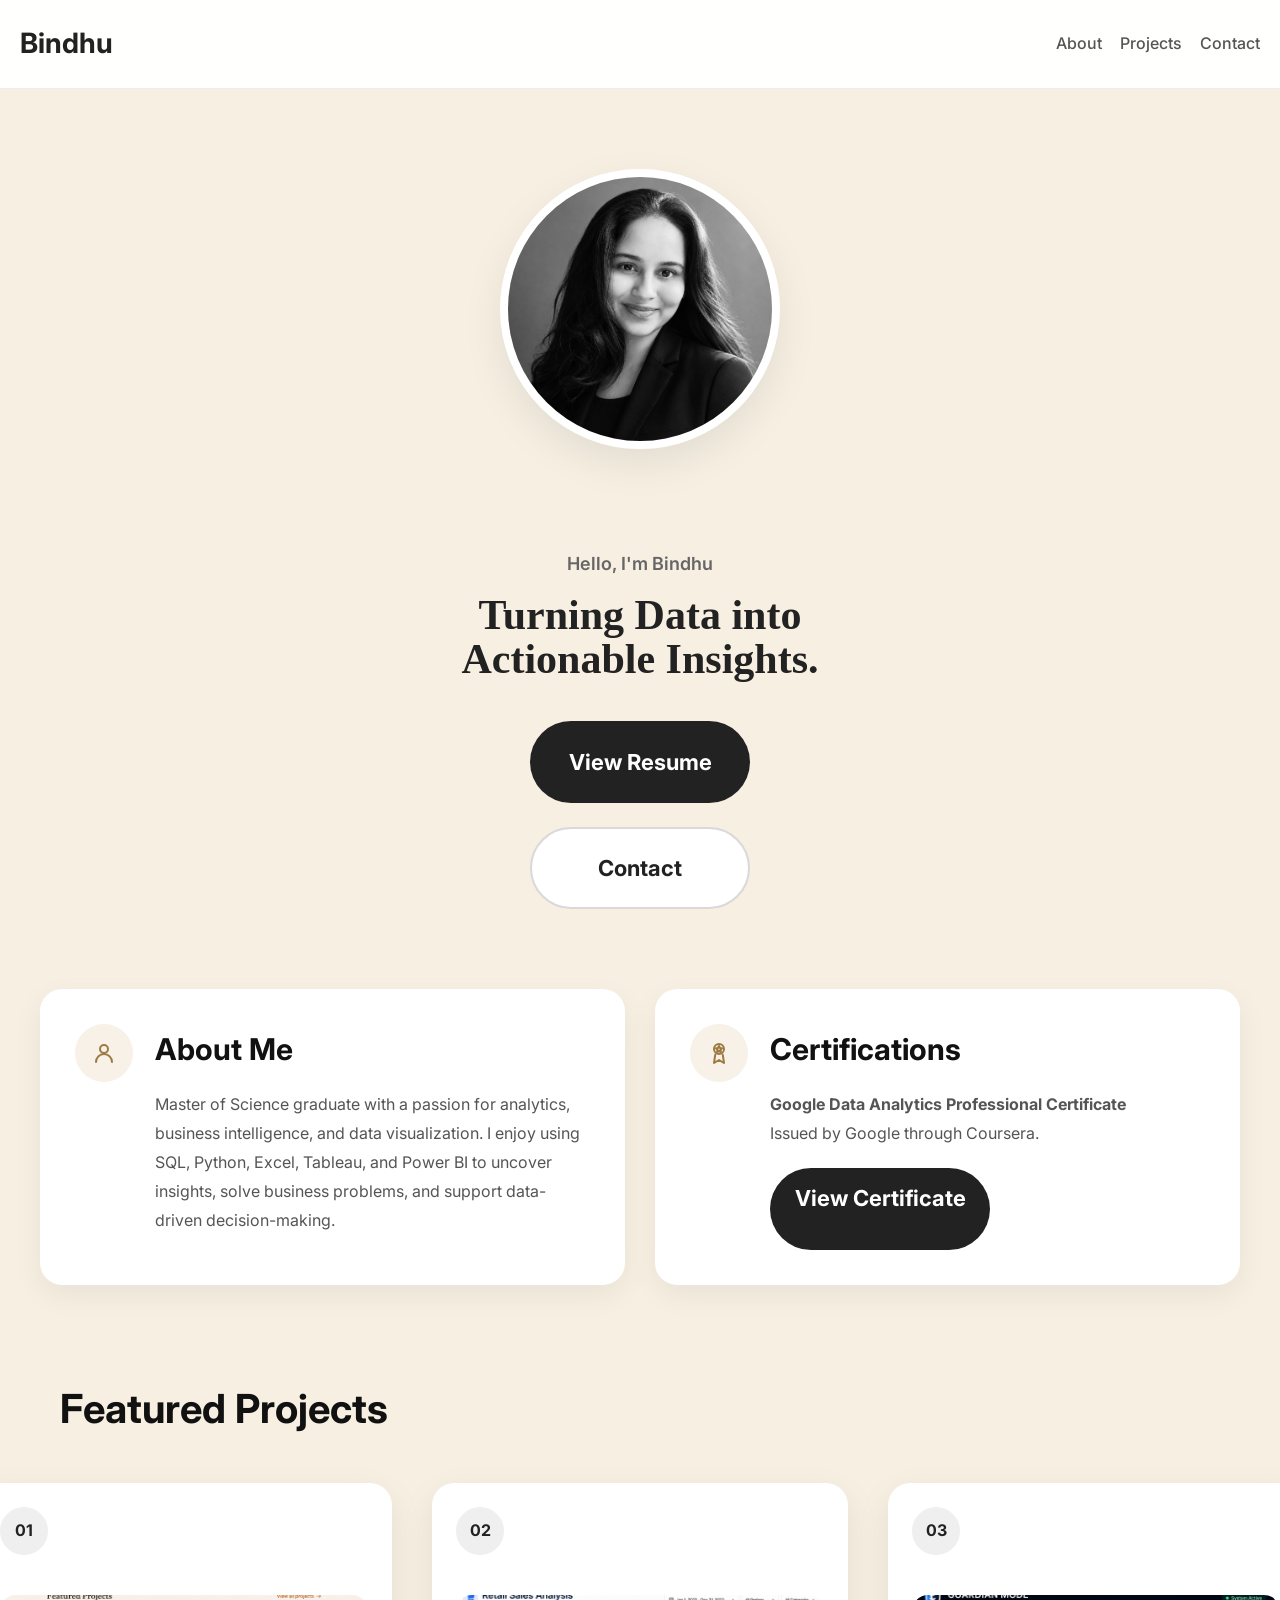
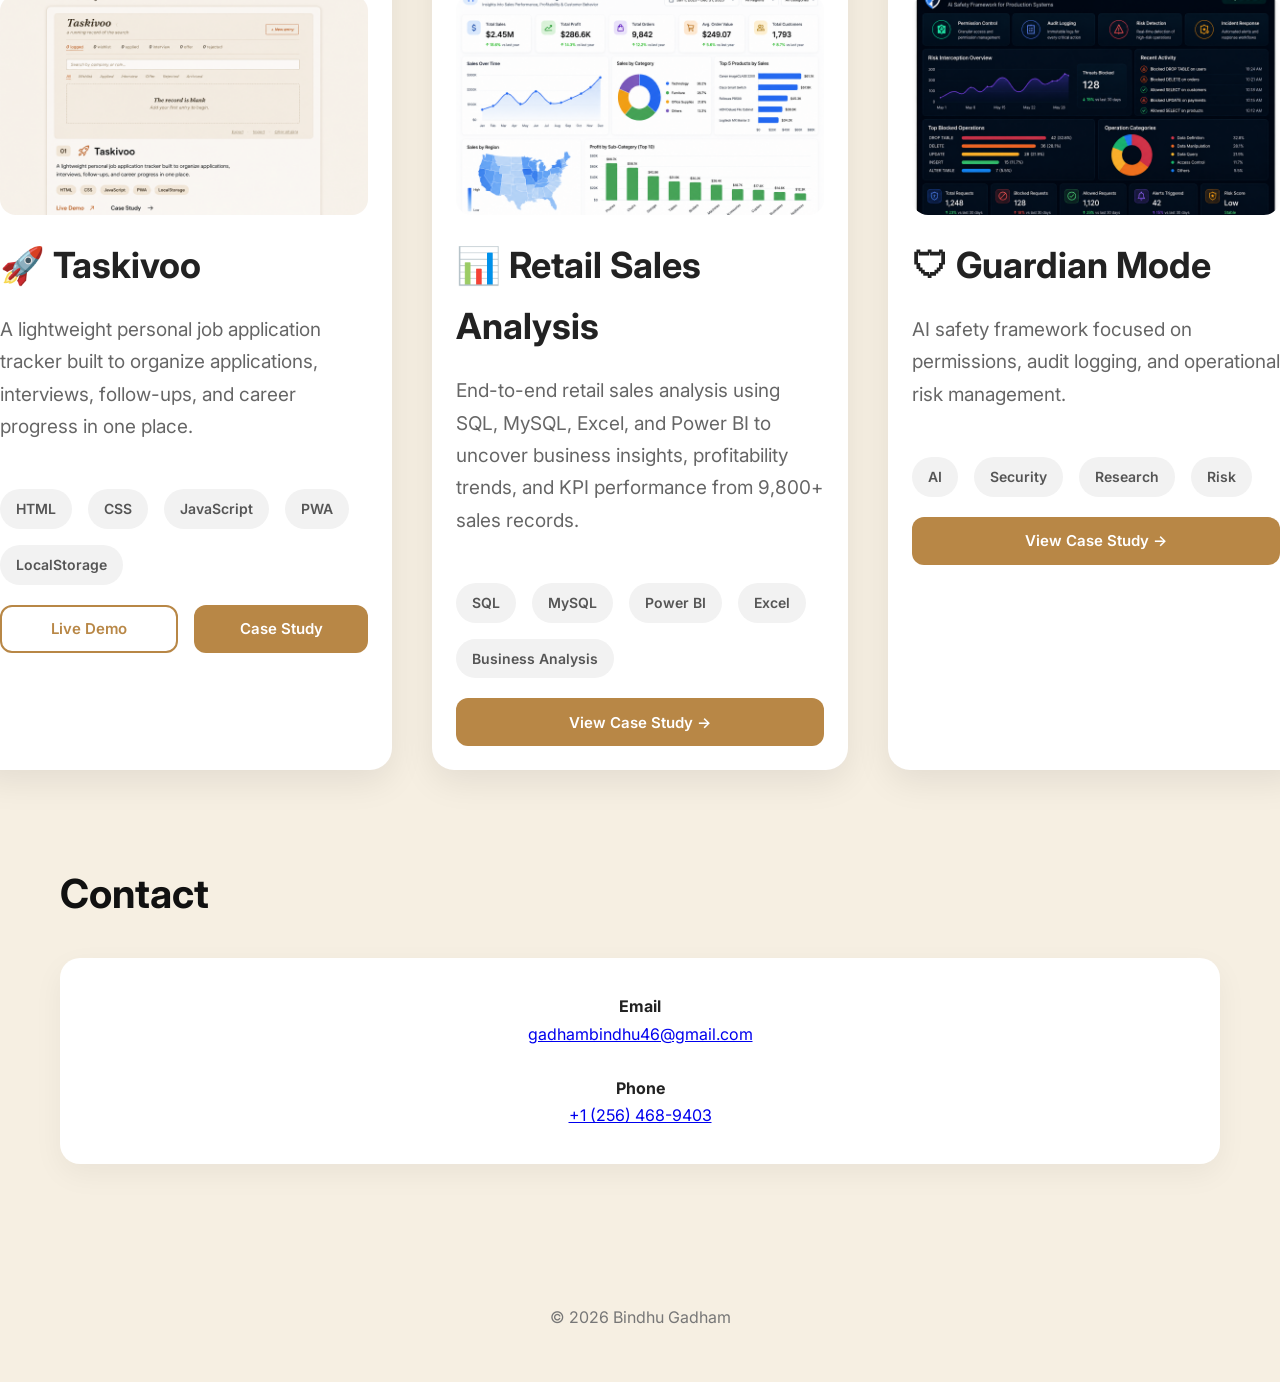
==== commit b4829d28: "Update index.html" ====
--- a/index.html
+++ b/index.html
@@ -41,17 +41,17 @@
 </h1>
 
 
-        <div class="hero-buttons">
-
-            <a href="#" class="btn primary">
-                View Resume
-            </a>
-
-            <a href="#contact" class="btn secondary">
-                Contact
-            </a>
-
-        </div>
+       <div class="hero-buttons">
+
+    <a href="resume.pdf" class="btn primary">
+        View Resume
+    </a>
+
+    <a href="#contact" class="btn secondary">
+        Contact
+    </a>
+
+</div>
 
     </div>
 
--- a/style.css
+++ b/style.css
@@ -134,16 +134,26 @@
     color:#666;
 }
 .hero-buttons{
-    margin-top:35px;
-    display:flex;
-    gap:18px;
+    margin-top:40px;
+    display:flex;
+    justify-content:center;
+    align-items:center;
+    gap:24px;
+    flex-wrap:wrap;
 }
 
 .btn{
-    padding:15px 30px;
-    border-radius:50px;
+    width:260px;
+    height:82px;
+
+    display:flex;
+    justify-content:center;
+    align-items:center;
+
+    border-radius:999px;
     text-decoration:none;
-    font-weight:600;
+    font-size:22px;
+    font-weight:700;
     transition:.3s;
 }
 
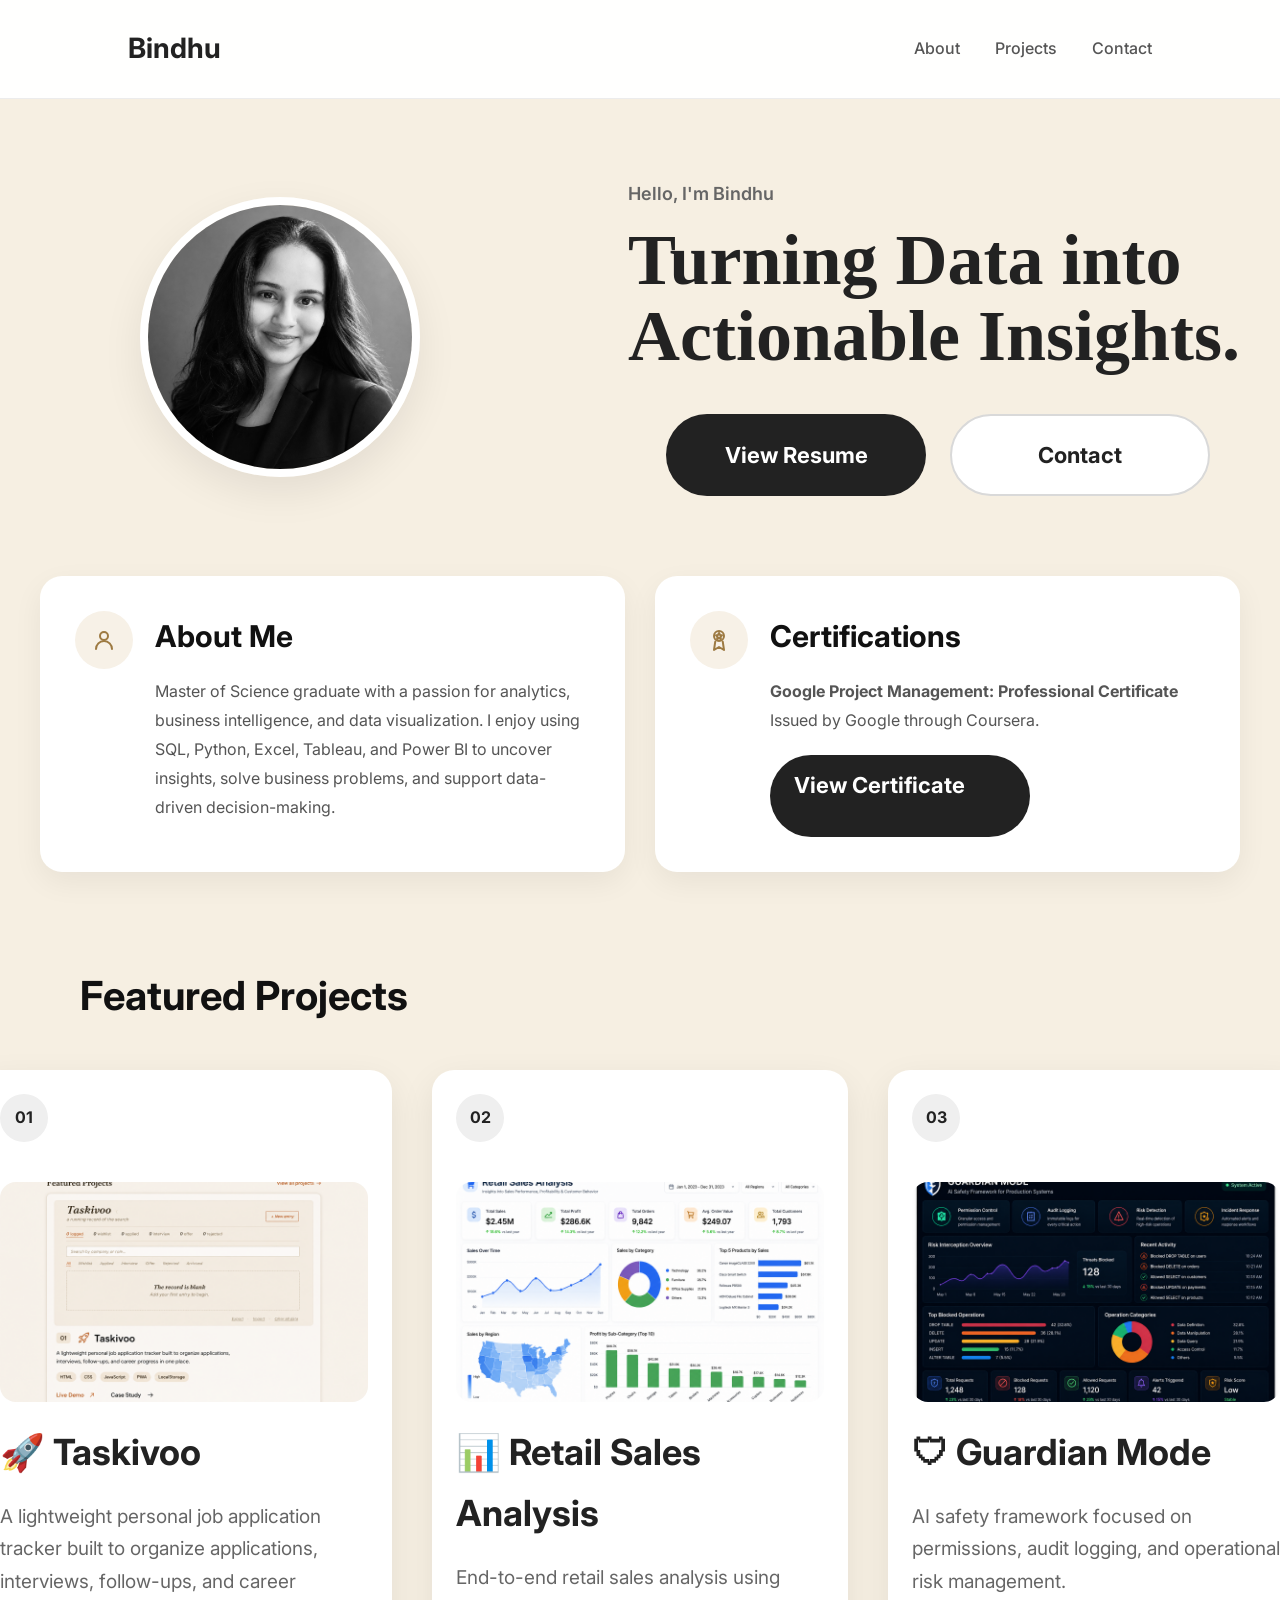
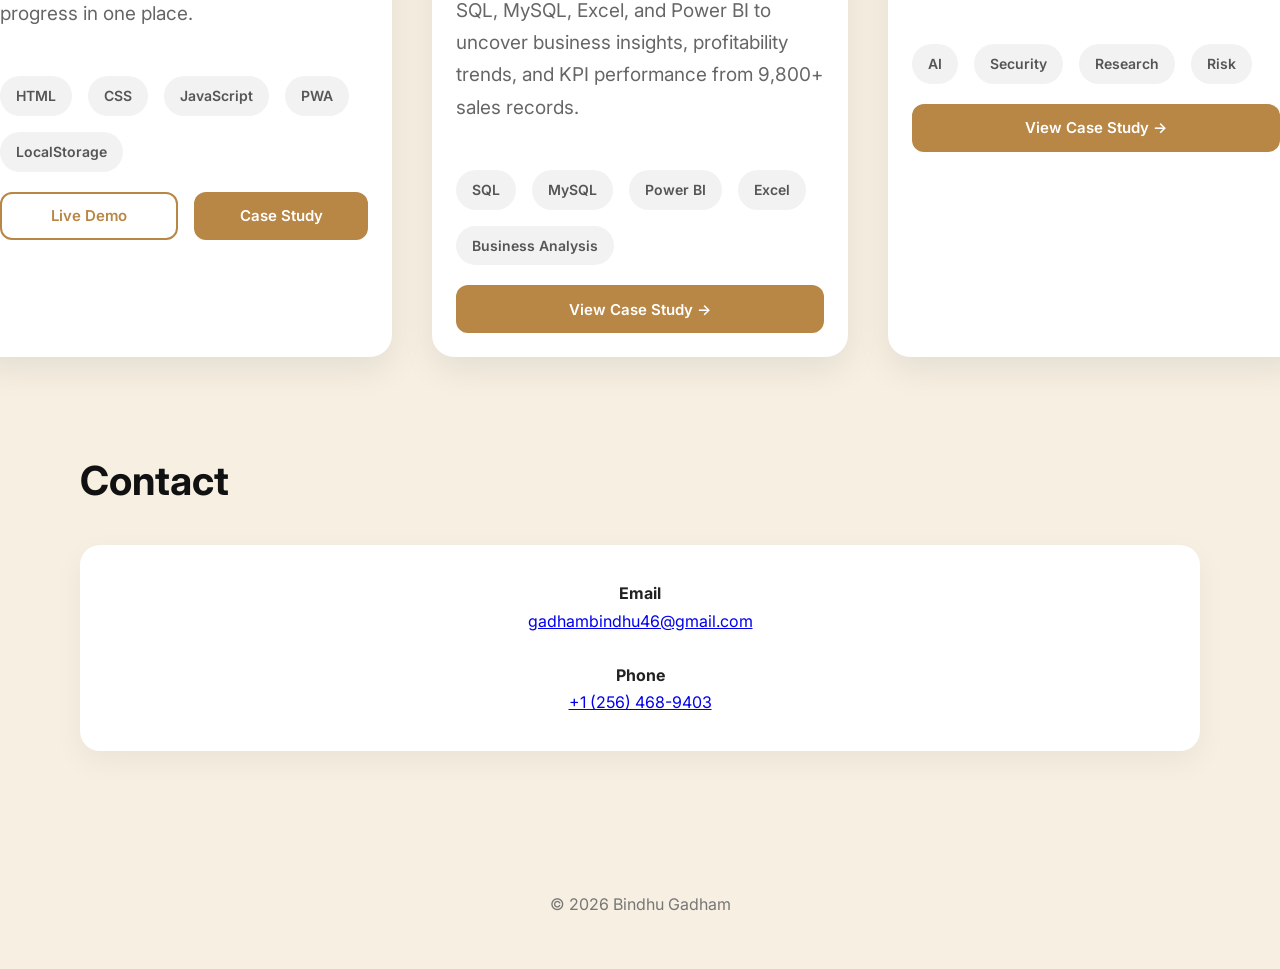
==== commit e785a774: "Update index.html" ====
--- a/index.html
+++ b/index.html
@@ -118,10 +118,10 @@
 
                 <h3>Certifications</h3>
 
-                <p>
-                    <strong>Google Data Analytics Professional Certificate</strong><br>
-                    Issued by Google through Coursera.
-                </p>
+              <p>
+    <strong>Google Project Management: Professional Certificate</strong><br>
+    Issued by Google through Coursera.
+</p>
 
                 <a href="#" class="btn primary small-btn">
                     View Certificate
--- a/style.css
+++ b/style.css
@@ -345,26 +345,13 @@
     padding:50px;
     color:#777;
 }
-.projects{
-    width:100%;
-    max-width:1400px;
-    margin:40px auto;
-
-    display:grid;
-    grid-template-columns:repeat(3,416px);
-
-    justify-content:center;
-
-    gap:40px;
-}
+
 /* Mobile */
 
 @media(max-width:900px){
 
 .projects{
     grid-template-columns:1fr;
-}
-
 }
 
 .hero{
@@ -387,7 +374,12 @@
 }
 
 .hero-buttons{
-    flex-direction:column;
+    display:flex;
+    justify-content:center;
+    align-items:center;
+    gap:24px;
+    flex-direction:row;
+    flex-wrap:wrap;
 }
 
 .btn{
@@ -636,8 +628,9 @@
     font-size:46px;
 }
 
-    .projects{
-    grid-template-columns:1fr;
+ 
+
+    
 }
 .sub{
     font-size:22px;
@@ -705,15 +698,6 @@
 /* ===================================
    ABOUT & CERTIFICATION LAYOUT
 =================================== */
-
-.top-cards{
-    width:95%;
-    max-width:1400px;
-    margin:40px auto 70px;
-    display:grid;
-    grid-template-columns:repeat(2, minmax(0,1fr));
-    gap:30px;
-}
 
 #about,
 #certifications{
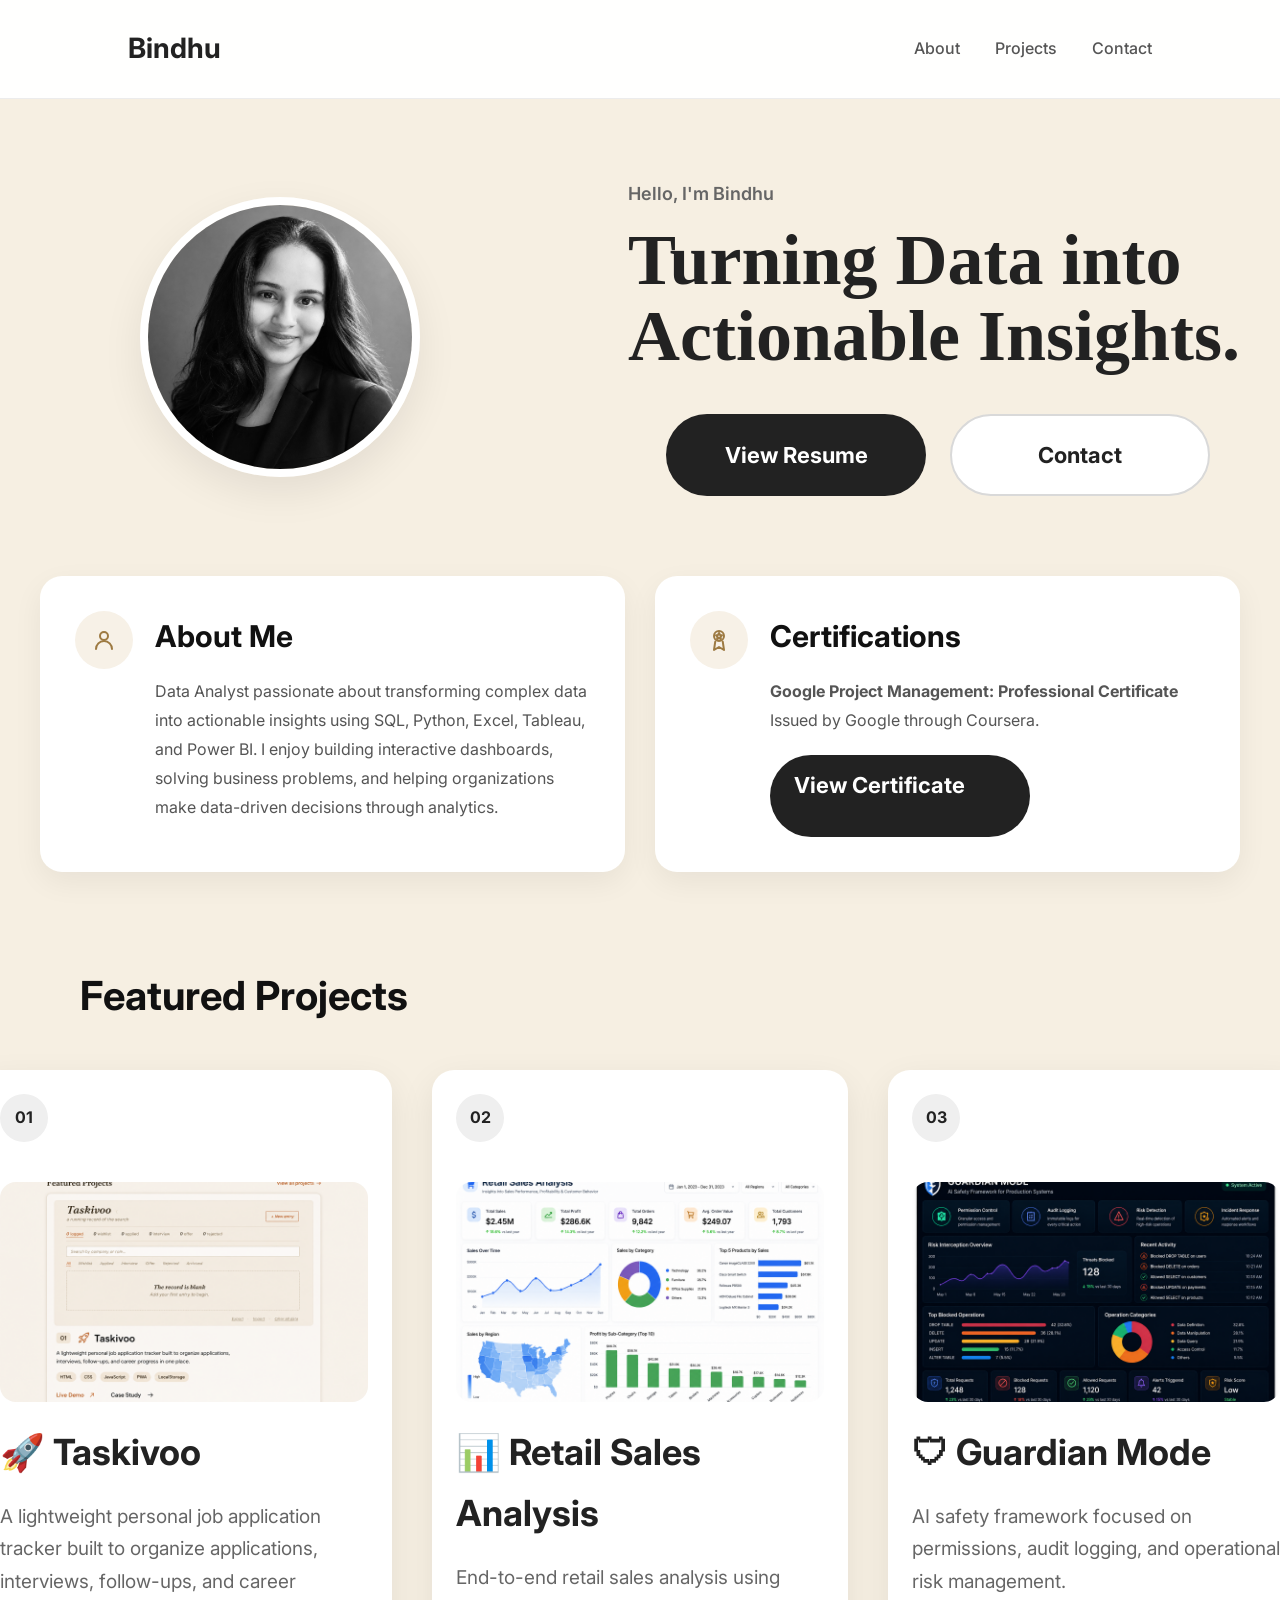
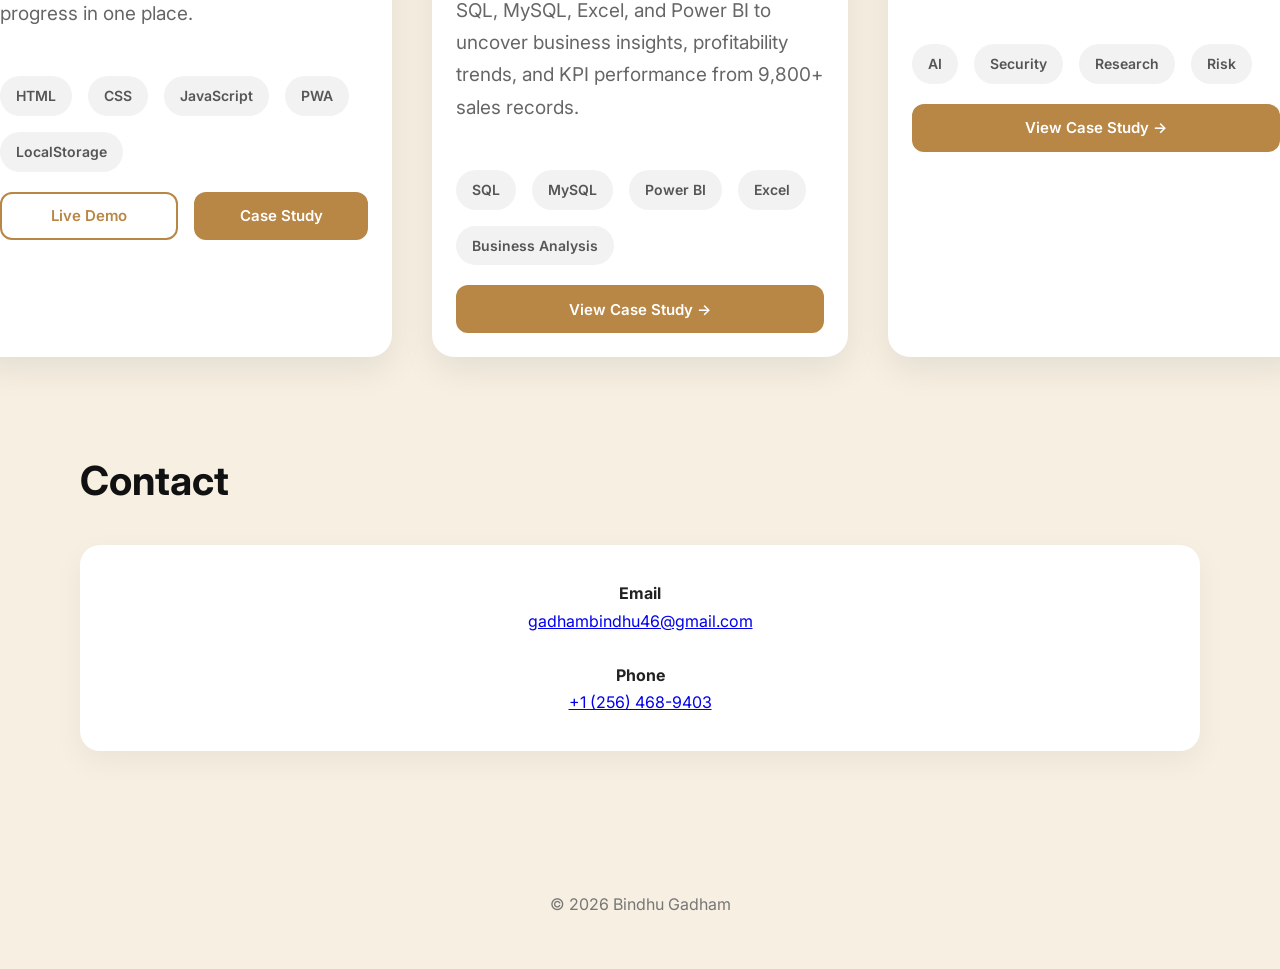
==== commit 14044d54: "Update index.html" ====
--- a/index.html
+++ b/index.html
@@ -82,12 +82,9 @@
             <div class="card-content">
                 <h3>About Me</h3>
 
-                <p>
-                    Master of Science graduate with a passion for analytics,
-                    business intelligence, and data visualization. I enjoy using
-                    SQL, Python, Excel, Tableau, and Power BI to uncover insights,
-                    solve business problems, and support data-driven decision-making.
-                </p>
+               <p>
+    Data Analyst passionate about transforming complex data into actionable insights using SQL, Python, Excel, Tableau, and Power BI. I enjoy building interactive dashboards, solving business problems, and helping organizations make data-driven decisions through analytics.
+</p>
             </div>
 
         </div>
@@ -118,9 +115,9 @@
 
                 <h3>Certifications</h3>
 
-              <p>
-    <strong>Google Project Management: Professional Certificate</strong><br>
-    Issued by Google through Coursera.
+            <p>
+<strong>Google Project Management: Professional Certificate</strong><br>
+Issued by Google through Coursera.
 </p>
 
                 <a href="#" class="btn primary small-btn">
